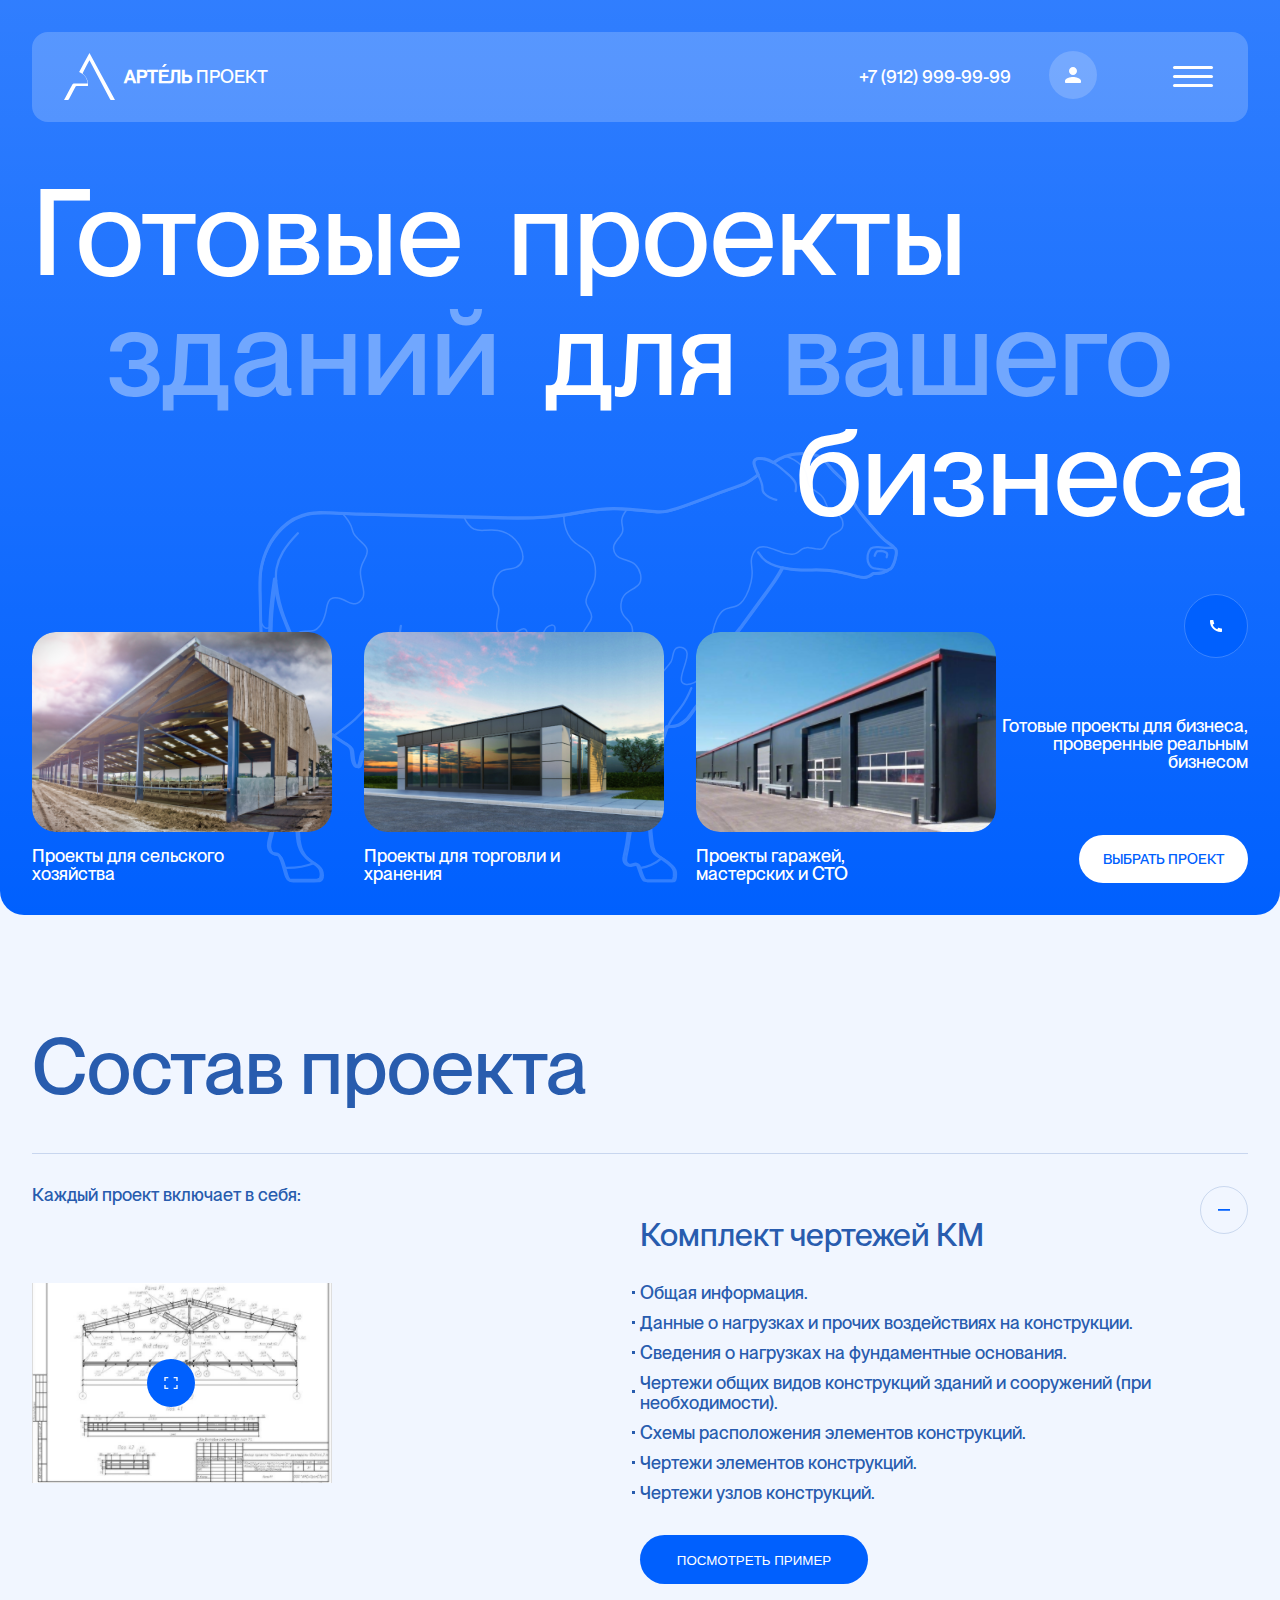
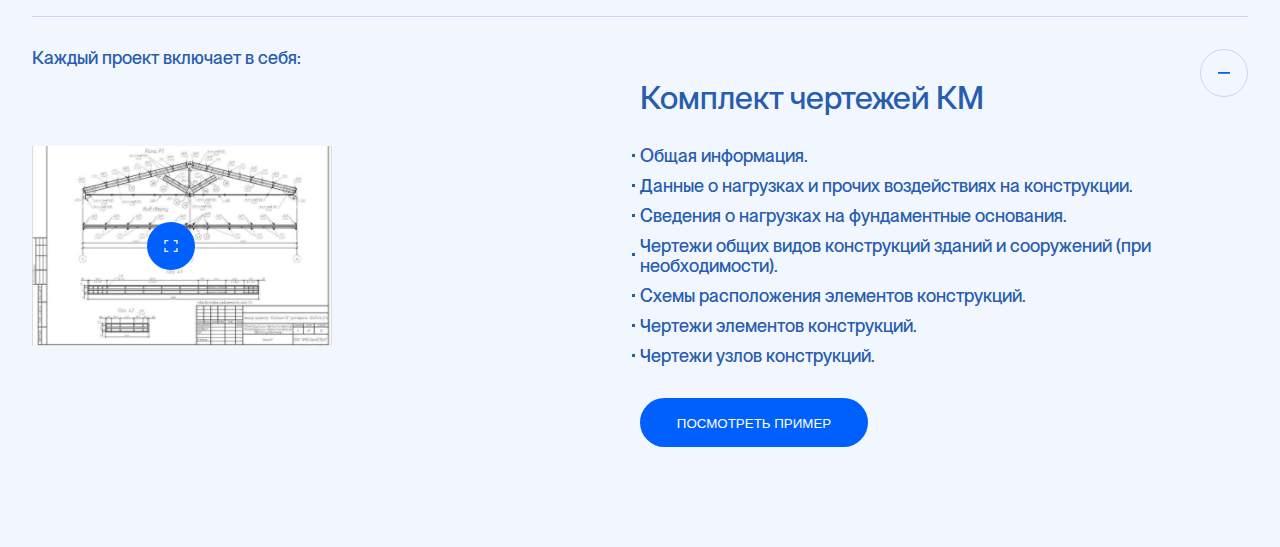
==== index.html @ 9255ef7e "first commit" ====
<!DOCTYPE html>
<html lang="ru">

<head>
	<meta charset="UTF-8">
	<meta name="viewport" content="width=device-width, initial-scale=1.0">
	<title>Проекты зданий</title>
	<link rel="stylesheet" href="css/reset.css">
	<link rel="stylesheet" href="css/style.css">
</head>

<body>
	<header class="header">
		<div class="container">
			<nav class="main-nav">
				<a href="#" class="logo">
					<img src="images/logo.svg" alt="" class="logo-img">
					<h4 class="logo-text">
						<span>АРТЕЛЬ</span> ПРОЕКТ
					</h4>
				</a>
				<div class="contacts-menu">
					<div class="contacts">
						<a href="tel:+79061536104" class="contacts-link">
							+7 (912) 999-99-99
						</a>
						<button type="button" class="contacts-copy" id="contactsCopy" title="Скопировать телефон">
							<img src="images/copy-tel.svg" alt="">
						</button>
					</div>
					<button type="button" class="burger-menu" id="burgerMenu">
						<span></span>
						<span></span>
						<span></span>
					</button>
				</div>
			</nav>

			<div class="content">
				<h1 class="main-title header-title">
					<span class="main-title-ready-made__projects">
						Готовые проекты
					</span>
					<span class="header-title-building">
						зданий <span>для</span> вашего
					</span>
					<span class="header-title-business">
						бизнеса
					</span>
				</h1>

				<div class="projects-contacts">
					<ul class="projects">
						<li class="projects-item">
							<a href="#" class="projects-link">
								<img src="images/projects-link-1.png" alt="" class="projects-img">
								<p class="normal-text
							">Проекты для сельского хозяйства</p>
							</a>
						</li>
						<li class="projects-item">
							<a href="#" class="projects-link">
								<img src="images/projects-link-2.png" alt="" class="projects-img">
								<p class="normal-text
							">Проекты для торговли и хранения</p>
							</a>
						</li>
						<li class="projects-item">
							<a href="#" class="projects-link">
								<img src="images/projects-link-3.png" alt="" class="projects-img">
								<p class="normal-text
							">Проекты гаражей, мастерских и СТО </p>
							</a>
						</li>
					</ul>
					<div class="contacts">
						<a href="tel:+79061536104" class="contacts-copy">
							<img src="images/CallTouch.svg" alt="">
						</a>
						<p class="contacts-text">
							Готовые проекты
							для бизнеса,
							проверенные реальным бизнесом
						</p>
						<a href="#structure" type="button" class="contacts-link normal-text">
							ВЫБРАТЬ ПРОЕКТ
						</a>
					</div>
				</div>
			</div>
		</div>
		<nav class="menu" id="menu">
			<div class="contacts-close">
				<div class="contacts">
					<a href="tel:+79061536104" class="contacts-link">
						+7 (912) 999-99-99
					</a>
					<button type="button" class="contacts-copy" id="contactsCopy" title="Скопировать телефон">
						<img src="images/copy-tel__menu.svg" alt="">
					</button>
				</div>
				<button type="button" class="burger-menu" id="burgerMenu">
					<img src="images/close-menu.svg" alt="">
				</button>
			</div>
			<ul class="menu-list">
				<li class="list-item">
					<a href="#" class="normal-text list-link">
						Состав проекта
					</a>
				</li>
				<li class="list-item">
					<a href="#" class="normal-text list-link">
						Отзывы
					</a>
				</li>
				<li class="list-item">
					<a href="#" class="normal-text list-link">
						Наши работы
					</a>
				</li>
				<li class="list-item">
					<a href="#" class="normal-text list-link">
						О нас
					</a>
				</li>
				<li class="list-item">
					<a href="#" class="normal-text list-link">
						Команда
					</a>
				</li>
				<li class="list-item">
					<a href="#" class="normal-text list-link">
						Контакты
					</a>
				</li>
			</ul>
			<div class="connection">
				<p class="connection-text">
					Напишите нам:
				</p>
				<ul class="connection-links">
					<li class="connection-item">
						<a href="#" class="connection-link">
							<img src="images/telegram.svg" alt="">
						</a>
					</li>
					<li class="connection-item">
						<a href="#" class="connection-link">
							<img src="images/whatsapp.svg" alt="">
						</a>
					</li>
					<li class="connection-item">
						<a href="#" class="connection-link">
							<img src="images/viber.svg" alt="">
						</a>
					</li>
				</ul>
			</div>
			<button type="button" class="normal-text order-call">
				ЗАКАЗАТЬ ЗВОНОК
			</button>
		</nav>
	</header>
	<main class="main">
		<section class="structure" id="structure">
			<div class="container">
				<h1 class="section-title structure-title__section">Состав проекта</h1>

				<div class="structure-wrapper">
					<div class="structure-item">
						<div class="structure-title">
							<p class="structure-title__sub-title">
								Каждый проект включает в себя:
							</p>
							<p class="structure-title__title">
								Комплект чертежей КМ
							</p>
							<button type="button" class="structure-title__btn" data-button="structure-content__1">
							</button>
						</div>
						<div class="structure-content structure-content__1">
							<div class="structure-image">
								<img id="structureImage" src="images/project-1.png" alt="">
								<button type="button" id="zoom" class="structure-image__zoom">
									<img src="images/zoom.svg" alt="">
								</button>
							</div>
							<div class="structure-descr">
								<ul class="structure-list">
									<li class="structure-list__item">
										<a href="#" class="structure-list__link">
											Общая информация.
										</a>
									</li>
									<li class="structure-list__item">
										<a href="#" class="structure-list__link">
											Данные о нагрузках и прочих воздействиях на конструкции.
										</a>
									</li>
									<li class="structure-list__item">
										<a href="#" class="structure-list__link">
											Сведения о нагрузках на фундаментные основания.
										</a>
									</li>
									<li class="structure-list__item">
										<a href="#" class="structure-list__link">
											Чертежи общих видов конструкций зданий и сооружений (при необходимости).
										</a>
									</li>
									<li class="structure-list__item">
										<a href="#" class="structure-list__link">
											Схемы расположения элементов конструкций.
										</a>
									</li>
									<li class="structure-list__item">
										<a href="#" class="structure-list__link">
											Чертежи элементов конструкций.
										</a>
									</li>
									<li class="structure-list__item">
										<a href="#" class="structure-list__link">
											Чертежи узлов конструкций.
										</a>
									</li>
								</ul>
								<button class="structure-example" id="btnProjectMenu">
									ПОСМОТРЕТЬ ПРИМЕР
								</button>
							</div>
						</div>
					</div>
					<div class="structure-item">
						<div class="structure-title">
							<p class="structure-title__sub-title">
								Каждый проект включает в себя:
							</p>
							<p class="structure-title__title">
								Комплект чертежей КМ
							</p>
							<button type="button" class="structure-title__btn" data-button="structure-content__2">
							</button>
						</div>
						<div class="structure-content structure-content__2">
							<div class="structure-image">
								<img id="structureImage" src="images/project-1.png" alt="">
								<button type="button" id="zoom" class="structure-image__zoom">
									<img src="images/zoom.svg" alt="">
								</button>
							</div>
							<div class="structure-descr">
								<ul class="structure-list">
									<li class="structure-list__item">
										<a href="#" class="structure-list__link">
											Общая информация.
										</a>
									</li>
									<li class="structure-list__item">
										<a href="#" class="structure-list__link">
											Данные о нагрузках и прочих воздействиях на конструкции.
										</a>
									</li>
									<li class="structure-list__item">
										<a href="#" class="structure-list__link">
											Сведения о нагрузках на фундаментные основания.
										</a>
									</li>
									<li class="structure-list__item">
										<a href="#" class="structure-list__link">
											Чертежи общих видов конструкций зданий и сооружений (при необходимости).
										</a>
									</li>
									<li class="structure-list__item">
										<a href="#" class="structure-list__link">
											Схемы расположения элементов конструкций.
										</a>
									</li>
									<li class="structure-list__item">
										<a href="#" class="structure-list__link">
											Чертежи элементов конструкций.
										</a>
									</li>
									<li class="structure-list__item">
										<a href="#" class="structure-list__link">
											Чертежи узлов конструкций.
										</a>
									</li>
								</ul>
								<button class="structure-example" id="btnProjectMenu">
									ПОСМОТРЕТЬ ПРИМЕР
								</button>
							</div>
						</div>
					</div>

				</div>
			</div>
			<div class="image--cover" id="imageCover">
				<img class="image--cover__img" src="images/plan.jpg" alt="">
				<button type="button" class="structure-image__zoom image--cover__btn" id="imageCloseCover">
					<img src="images/close-menu.svg" alt="">
				</button>
			</div>
			<div class="project--menu__wrapper">
				<form class="project--menu">
					<div class="menu--title">
						<p class="menu--title__text normal-text">
							Получить пример комплекта
							чертежей
						</p>
						<button type="button" class="project--menu__close" id="btnProjectMenu">
							<img src="images/close-menu.svg" alt="">
						</button>
					</div>
					<p class="menu--descr">
						Оставьте ваши данные и мы отправим вам комплект чертежей удобным вам способом.
					</p>
					<ul class="input--list">
						<li class="input--list__item">
							<label for="name">Имя</label>
							<input type="text" name="name" id="" class="input--list__input">
						</li>
						<li class="input--list__item">
							<label for="tel">Номер телефона</label>
							<input type="text" name="tel" id="" class="input--list__input">
						</li>
						<li class="input--list__item">
							<label for="email">Email</label>
							<input type="text" name="email" id="" class="input--list__input">
						</li>
					</ul>

					<ul class="checkbox--list">
						<li class="checkbox--list__item">
							<label class="checkbox--list__label" for="mail">
								<input type="checkbox" name="" class="checkbox--list__input" id="mail">
								<span class="checkbox--list__fake"></span>
								<span class="checkbox--list__text">
									Отправить по почте
								</span>
							</label>
						</li>
						<li class="checkbox--list__item">
							<label class="checkbox--list__label" for="whatsapp">
								<input type="checkbox" name="" class="checkbox--list__input" id="whatsapp">
								<span class="checkbox--list__fake"></span>
								<span class="checkbox--list__text">
									Отправить по WhatsApp
								</span>
							</label>
						</li>
						<li class="checkbox--list__item">
							<label class="checkbox--list__label" for="viber">
								<input type="checkbox" name="" class="checkbox--list__input" id="viber">
								<span class="checkbox--list__fake"></span>
								<span class="checkbox--list__text">
									Отправить по Viber
								</span>
							</label>
						</li>
						<li class="checkbox--list__item">
							<label class="checkbox--list__label" for="telegram">
								<input type="checkbox" name="" class="checkbox--list__input" id="telegram">
								<span class="checkbox--list__fake"></span>
								<span class="checkbox--list__text">
									Отправить в Telegram
								</span>
							</label>
						</li>
					</ul>
					<button type="submit" class="submit--project normal-text">
						Отправить
					</button>

					<a href="#" class="privacy--policy">
						Нажимая на кнопку, вы принимаете политику конфиденциальности и даете согласие на обработку персональных
						данных.
					</a>
				</form>
			</div>
		</section>
	</main>

	<script src="js/script.js"></script>
</body>

</html>
---- css/style.css ----
@font-face {
  font-family: "Helvetica";
  src: url(../fonts/HelveticaNowDisplay-Regular.woff2);
}
@font-face {
  font-family: "Neue Montreal";
  src: url(../fonts/ppneuemontreal-medium.woff);
}
html {
  box-sizing: border-box;
}

*,
*::before,
*::after {
  box-sizing: inherit;
  text-decoration: none;
  color: inherit;
  list-style: none;
  border: none;
  outline: none;
}

body {
  background-color: #F1F6FF;
  font-family: "Neue Montreal";
  color: #fff;
  font-size: 18px;
  font-weight: 400;
  overflow-x: hidden;
}

.container {
  width: 100%;
  max-width: 1440px;
  padding: 0 32px;
  margin: 0 auto;
}

.main-title {
  font-size: 120px;
  font-weight: 530;
}

.normal-text {
  font-size: 18px;
  font-weight: 530;
}

.section-title {
  font-size: 78px;
  font-weight: 530;
}

.header {
  padding: 32px 0;
  background: linear-gradient(180deg, rgba(0, 96, 254, 0.8), #0060fe 100%);
  border-radius: 0 0 24px 24px;
  position: relative;
}

.header::after {
  content: "";
  width: 900px;
  height: 433px;
  top: 451px;
  left: 246px;
  position: absolute;
  background: url(../images/cow.svg) 0px 0px no-repeat;
}

.main-nav {
  width: 100%;
  background-color: rgba(255, 255, 255, 0.2);
  border-radius: 16px;
  padding: 18px 29px 19px 32px;
  display: flex;
  justify-content: space-between;
  align-items: center;
}

.logo {
  display: flex;
  gap: 9px;
  align-items: center;
}
.logo-text {
  font-weight: 400;
}
.logo-text span {
  font-weight: 700;
  position: relative;
}
.logo-text span::before {
  content: "";
  position: absolute;
  width: 5px;
  height: 4px;
  top: -2px;
  left: 38px;
  background: url(../images/Vector2.svg) center no-repeat;
}

.contacts-menu {
  display: flex;
  gap: 64px;
  align-items: center;
}

.contacts {
  display: flex;
  gap: 32px;
  align-items: center;
}
.contacts-copy {
  background-color: transparent;
  border: none;
  outline: none;
}

.burger-menu {
  display: flex;
  gap: 6px;
  flex-direction: column;
  background-color: transparent;
  outline: none;
  border: none;
}
.burger-menu span {
  width: 40px;
  height: 3px;
  background-color: #fff;
  border-radius: 2px;
}

.header-title {
  margin-top: 50px;
  display: flex;
  flex-direction: column;
  word-spacing: 20px;
}
.header-title-building {
  color: #71A7FE;
  text-align: center;
}
.header-title-building span {
  color: #fff;
}
.header-title-business {
  text-align: right;
}

.projects-contacts {
  margin-top: 62px;
  display: flex;
  justify-content: space-between;
  position: relative;
  z-index: 2;
}
.projects-contacts .projects {
  display: flex;
  gap: 32px;
  align-items: end;
}
.projects-contacts .projects-img {
  width: 300px;
  height: 200px;
  border-radius: 24px;
  margin-bottom: 12px;
}
.projects-contacts .projects p {
  max-width: 216px;
}
.projects-contacts .contacts {
  display: flex;
  flex-direction: column;
  align-items: end;
  text-align: right;
  max-width: 255px;
}
.projects-contacts .contacts-copy {
  margin-bottom: 24px;
}
.projects-contacts .contacts-text {
  margin-bottom: 32px;
}
.projects-contacts .contacts-link {
  border-radius: 100px;
  padding: 17px 24px;
  background-color: #fff;
  color: #0060FE;
  font-size: 14px;
  font-weight: 530;
}

.menu {
  position: fixed;
  top: 0;
  right: 0;
  width: 464px;
  height: 100%;
  background-color: #fff;
  padding: 50px 64px 48px;
  color: #0060FE;
  transform: translateX(150%);
  transition: transform 0.5s ease;
  z-index: 10;
  border-radius: 0 24px 24px 0;
}

.menu.menu--active {
  transform: translateX(0%);
}

.contacts-close {
  display: flex;
  gap: 24px;
  color: #285CAE;
  margin-bottom: 56px;
}
.contacts-close .contacts {
  display: flex;
  gap: 40px;
}
.contacts-close .close-menu {
  background-color: transparent;
}

.menu-list {
  display: flex;
  flex-direction: column;
  gap: 24px;
  margin-bottom: 190px;
}
.menu-list .list-link {
  font-size: 32px;
}
.menu-list .list-link:hover {
  color: #285CAE;
}

.connection {
  display: flex;
  gap: 87px;
  color: #285CAE99;
  margin-bottom: 40px;
}
.connection-text {
  opacity: 0.6;
  font-size: 18px;
}
.connection-links {
  display: flex;
  gap: 30px;
}

.order-call {
  width: 336px;
  text-align: center;
  background-color: #0060FE;
  padding: 17px 24px;
  border-radius: 100px;
  color: #F1F6FF;
  font-size: 14px;
}

.structure {
  margin-top: 112px;
  color: #285CAE;
  position: relative;
  margin-bottom: 100px;
}
.structure-title__section {
  color: #285CAE;
}
.structure-wrapper {
  position: relative;
  margin-top: 48px;
  display: flex;
  flex-direction: column;
  gap: 32px;
}
.structure-item {
  padding-top: 65px;
  border-top: 1px solid rgba(40, 92, 174, 0.2);
}
.structure-title {
  display: flex;
  position: relative;
}
.structure-title__sub-title {
  position: absolute;
  top: -33px;
  left: 0;
}
.structure-title__title {
  margin-left: 50%;
  font-size: 32px;
  font-weight: 530;
}
.structure-title__btn {
  position: absolute;
  top: -33px;
  right: 0;
  width: 48px;
  height: 48px;
  background-image: url(../images/structure-rem.svg);
  background-repeat: no-repeat;
  background-size: cover;
  background-color: transparent;
}
.structure-title__btn--active {
  background-image: url(../images/structure-add.svg);
}
.structure-content {
  margin-top: 32px;
  display: flex;
  transition: transform .5s ease;
}
.structure-content.structure-content__disactive {
  display: none;
}
.structure-image {
  max-width: 700px;
  position: relative;
}
.structure-image__zoom {
  position: absolute;
  background-color: transparent;
  top: 25%;
  left: 18%;
}
.structure-image, .structure-descr {
  flex: 1;
}
.structure-list {
  max-width: 544px;
  text-align: left;
  list-style: circle;
  display: flex;
  flex-direction: column;
  gap: 10px;
}
.structure-list__item {
  position: relative;
  line-height: 20px;
}
.structure-list__item::before {
  position: absolute;
  content: "";
  width: 3px;
  height: 3px;
  background-color: #285CAE;
  top: 42%;
  left: -8px;
}
.structure-example {
  margin-top: 32px;
  padding: 18px 24px 16px;
  width: 228px;
  text-align: center;
  color: #fff;
  background-color: #0060FE;
  border-radius: 100px;
}

.image--cover {
  position: fixed;
  width: 100%;
  height: 100vh;
  top: 0;
  left: 0;
  display: none;
  flex-direction: column;
  gap: 30px;
  justify-content: center;
  align-items: center;
  background-color: rgba(40, 92, 174, 0.8);
  z-index: 15;
}
.image--cover__img {
  width: 50%;
}
.image--cover__btn {
  position: static;
  width: 48px;
  height: 48px;
  background-color: #fff;
  border: none;
  border-radius: 100px;
  display: flex;
  align-items: center;
  justify-content: center;
}

.image--cover.image--cover--active {
  display: flex;
}

.project--menu__wrapper {
  position: fixed;
  width: 100%;
  height: 100%;
  top: 0;
  left: 0;
  background-color: rgba(0, 14, 37, 0.8);
  z-index: 10;
  transform: translateX(150%);
  transition: transform .8s ease;
}

.project--menu__wrapper--active {
  transform: translateX(0);
}

.project--menu {
  max-width: 464px;
  width: 100%;
  height: 100%;
  top: 0;
  right: 0;
  background-color: #FFFFFF;
  margin: 0 0 0 auto;
  padding: 32px;
}
.project--menu .menu--title {
  display: flex;
  gap: 16px;
  align-items: center;
  margin-bottom: 24px;
}
.project--menu .menu--title__text {
  font-size: 24px;
}
.project--menu .project--menu__close {
  background-color: transparent;
}
.project--menu .menu--descr {
  font-size: 16px;
  font-weight: 400;
  line-height: 19px;
  color: rgba(40, 92, 174, 0.6);
  margin-bottom: 24px;
}
.project--menu .input--list {
  display: flex;
  flex-direction: column;
  gap: 24px;
  margin-bottom: 32px;
}
.project--menu .input--list__item label {
  font-size: 12px;
  color: rgba(40, 92, 174, 0.6);
  margin-bottom: 4px;
}
.project--menu .input--list__input {
  background-color: rgba(40, 92, 174, 0.1);
  width: 400px;
  height: 48px;
  border-radius: 8px;
  padding: 0 10px;
  font-size: 20px;
  font-weight: 530;
}
.project--menu .checkbox--list {
  display: flex;
  flex-direction: column;
  gap: 10px;
  margin-bottom: 82px;
}
.project--menu .checkbox--list__label {
  display: flex;
  gap: 8px;
  align-items: center;
  font-size: 16px;
}
.project--menu .checkbox--list__input {
  display: none;
}
.project--menu .checkbox--list__fake {
  position: relative;
  display: inline-block;
  width: 32px;
  height: 32px;
  background-color: #E9EFF7;
  border-radius: 4px;
}
.project--menu .checkbox--list__fake::before {
  content: "";
  position: absolute;
  top: 50%;
  left: 50%;
  transform: translate(-50%, -50%);
  display: block;
  width: 14px;
  height: 11px;
  background-image: url(../images/checkbox.svg);
  background-repeat: no-repeat;
  background-size: cover;
  opacity: 0;
  transform: .2s;
}
.project--menu .checkbox--list .checkbox--list__input:checked + .checkbox--list__fake::before {
  opacity: 1;
}

.submit--project {
  max-width: 400px;
  width: 100%;
  background-color: #0060FE;
  border-radius: 100px;
  font-family: "Neue Montreal";
  font-size: 14px;
  color: #fff;
  line-height: 14px;
  padding: 18px 24px 16px;
  text-align: center;
  margin-bottom: 10px;
}

.privacy--policy {
  max-width: 400px;
  width: 100%;
  font-size: 12px;
  line-height: 16px;
  color: rgba(40, 92, 174, 0.6);
}
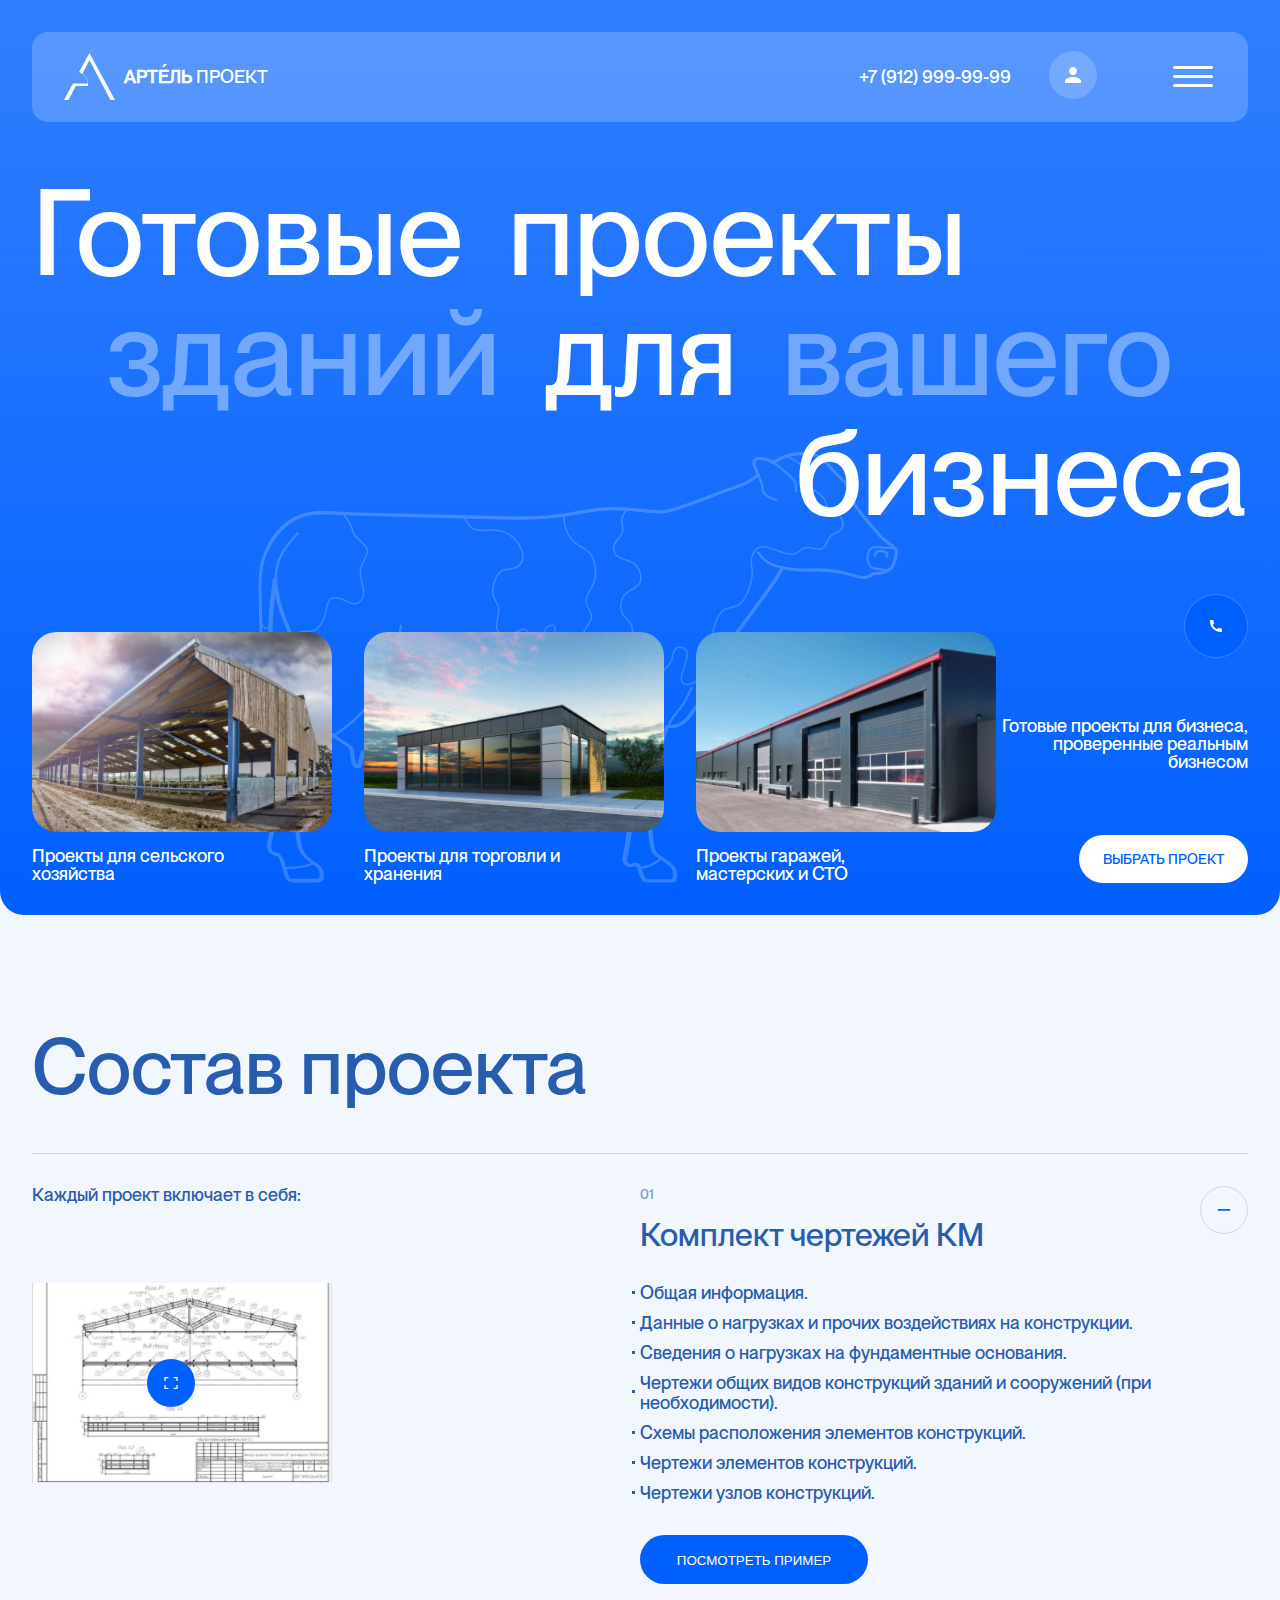
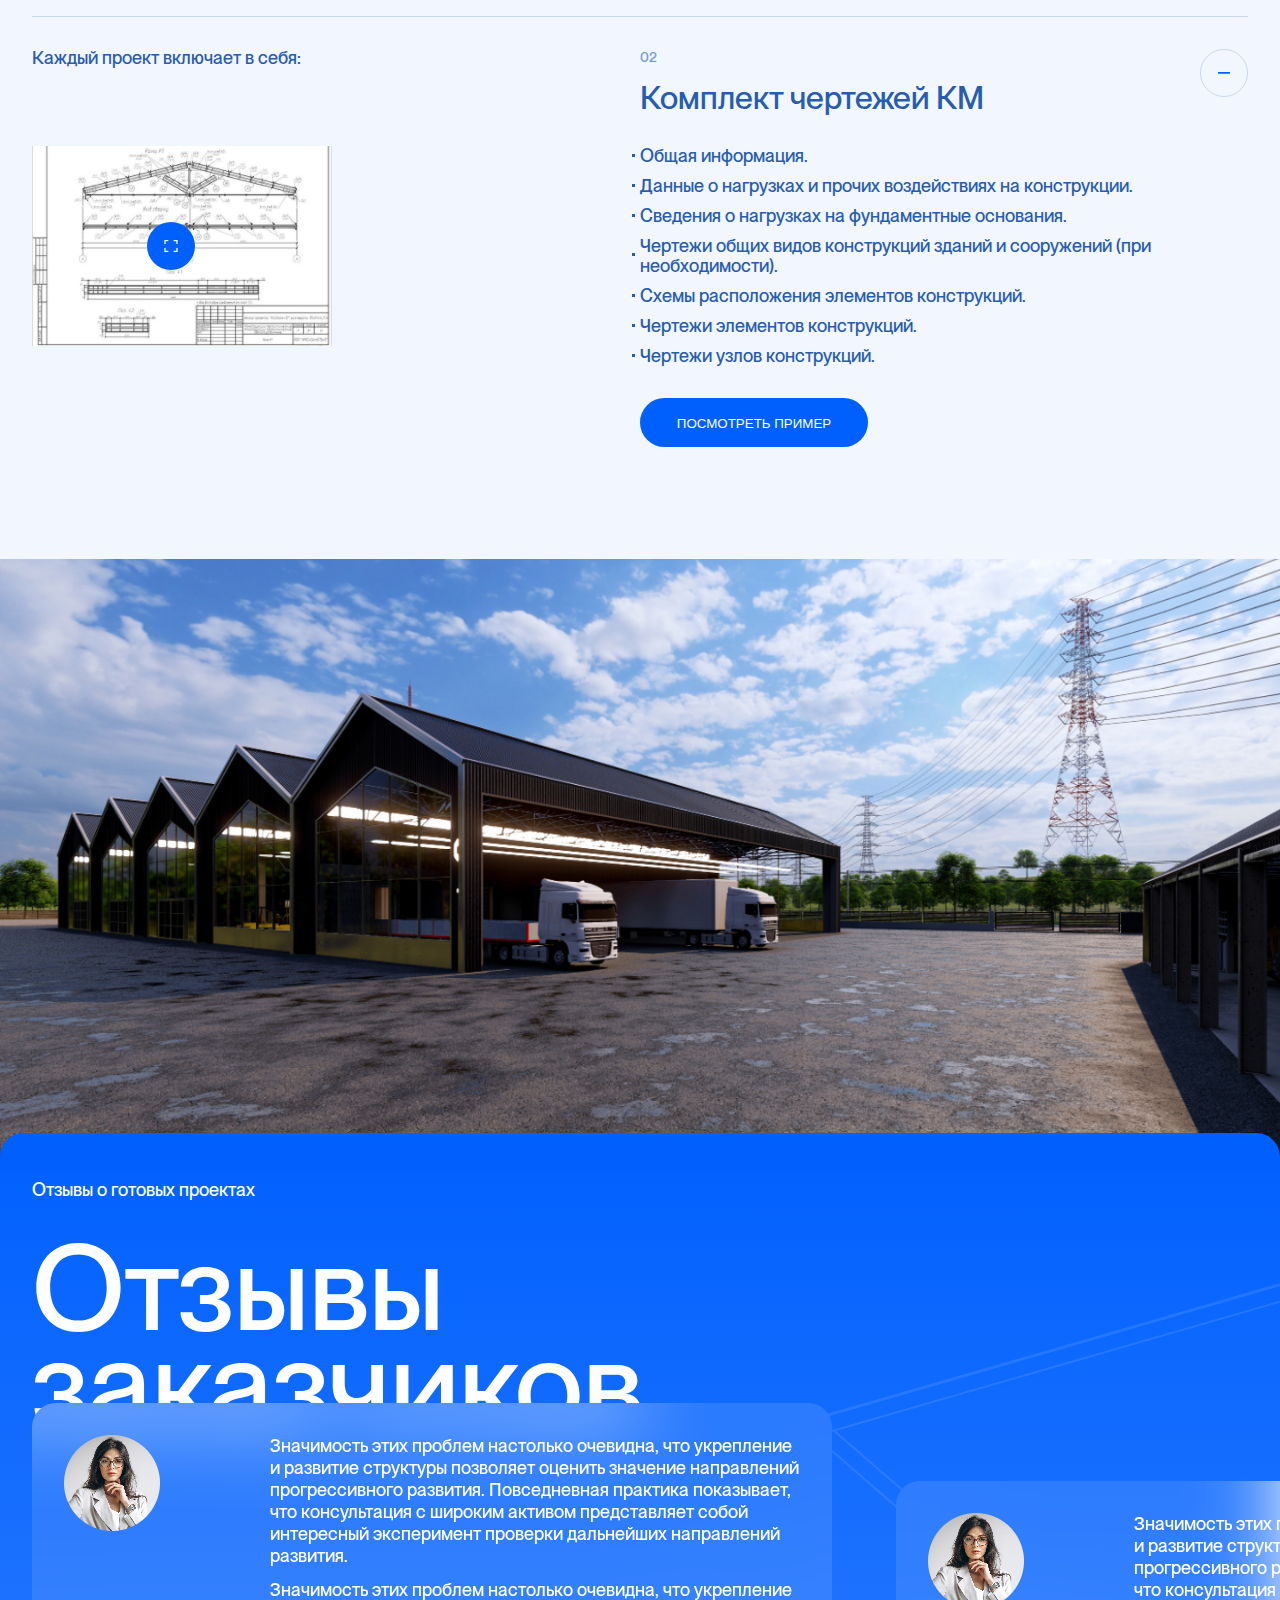
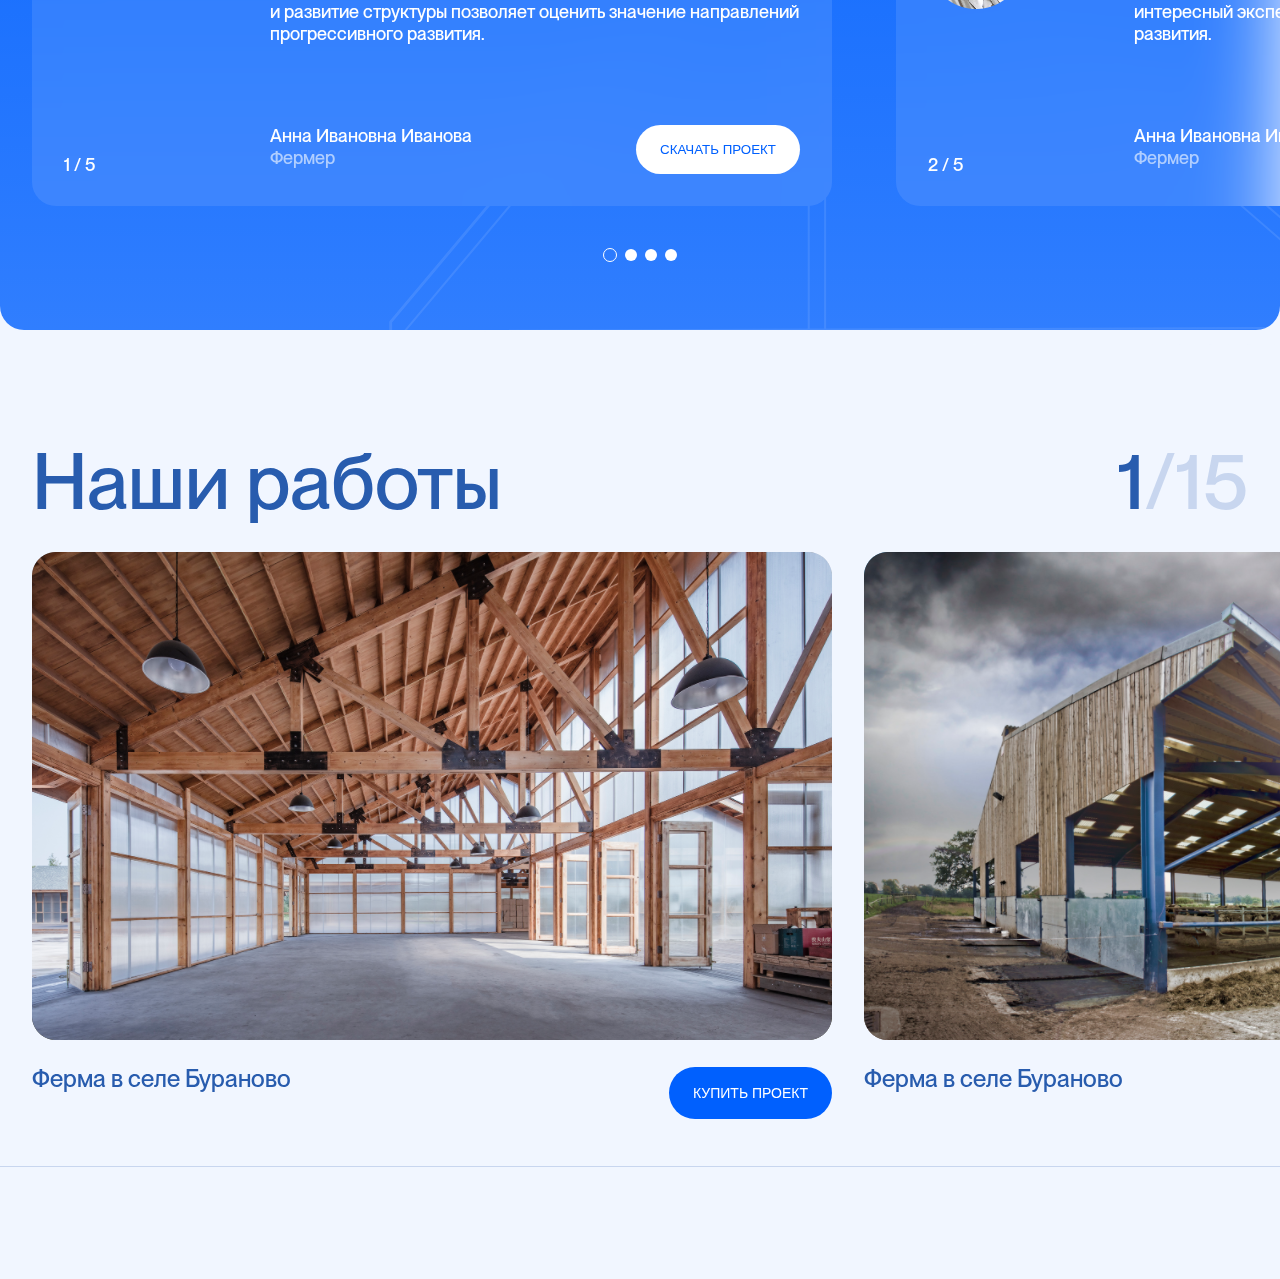
==== commit 6578356f: "add three blocks" ====
--- a/index.html
+++ b/index.html
@@ -37,8 +37,8 @@
 			</nav>
 
 			<div class="content">
-				<h1 class="main-title header-title">
-					<span class="main-title-ready-made__projects">
+				<h1 class="main--title header-title">
+					<span class="header-title-ready-made__projects">
 						Готовые проекты
 					</span>
 					<span class="header-title-building">
@@ -379,8 +379,367 @@
 				</form>
 			</div>
 		</section>
+		<div class="frame--block">
+			<img class="frame--block__img" src="images/frame--block.png" alt="">
+		</div>
+		<section class="reviews">
+			<div class="container reviews--wrapper">
+				<p class="title--descr normal-text reviews--title__descr">
+					Отзывы о готовых проектах
+				</p>
+				<h1 class="main--title reviews--main__title">
+					Отзывы
+					заказчиков
+				</h1>
+			</div>
+			<!-- Slider main container -->
+			<div class="reviews--slider swiper">
+				<!-- Slides -->
+				<div class="reviews--slider__slide swiper--slide">
+					<div class="avatar">
+						<img src="images/avatar.png" alt="">
+					</div>
+					<div class="reviews--text">
+						<p class="comment--1">
+							Значимость этих проблем настолько очевидна, что укрепление
+							и развитие структуры позволяет оценить значение направлений прогрессивного развития. Повседневная
+							практика
+							показывает, что консультация с широким активом представляет собой интересный эксперимент проверки
+							дальнейших направлений развития.
+						</p>
+						<p class="comment--2">
+							Значимость этих проблем настолько очевидна, что укрепление
+							и развитие структуры позволяет оценить значение направлений прогрессивного развития.
+						</p>
+
+						<div class="name--menu">
+							<div class="user--info">
+								<p class="user--name">Анна Ивановна Иванова</p>
+								<p class="user--specialization">Фермер</p>
+							</div>
+							<button type="button" class="reviews--example" id="btnProjectMenu">
+								СКАЧАТЬ ПРОЕКТ
+							</button>
+						</div>
+					</div>
+				</div>
+				<div class="reviews--slider__slide swiper--slide">
+					<div class="avatar">
+						<img src="images/avatar.png" alt="">
+					</div>
+					<div class="reviews--text">
+						<p class="comment--1">
+							Значимость этих проблем настолько очевидна, что укрепление
+							и развитие структуры позволяет оценить значение направлений прогрессивного развития. Повседневная
+							практика
+							показывает, что консультация с широким активом представляет собой интересный эксперимент проверки
+							дальнейших направлений развития.
+						</p>
+						<p class="comment--2"></p>
+
+						<div class="name--menu">
+							<div class="user--info">
+								<p class="user--name">Анна Ивановна Иванова</p>
+								<p class="user--specialization">Фермер</p>
+							</div>
+							<button type="button" class="reviews--example" id="btnProjectMenu">
+								СКАЧАТЬ ПРОЕКТ
+							</button>
+						</div>
+					</div>
+				</div>
+				<div class="reviews--slider__slide swiper--slide">
+					<div class="avatar">
+						<img src="images/avatar.png" alt="">
+					</div>
+					<div class="reviews--text">
+						<p class="comment--1">
+							Значимость этих проблем настолько очевидна, что укрепление
+							и развитие структуры позволяет оценить значение направлений прогрессивного развития. Повседневная
+							практика
+							показывает, что консультация с широким активом представляет собой интересный эксперимент проверки
+							дальнейших направлений развития.
+						</p>
+						<p class="comment--2">
+							Значимость этих проблем настолько очевидна, что укрепление
+							и развитие структуры позволяет оценить значение направлений прогрессивного развития.
+						</p>
+
+						<div class="name--menu">
+							<div class="user--info">
+								<p class="user--name">Анна Ивановна Иванова</p>
+								<p class="user--specialization">Фермер</p>
+							</div>
+							<button type="button" class="reviews--example" id="btnProjectMenu">
+								СКАЧАТЬ ПРОЕКТ
+							</button>
+						</div>
+					</div>
+				</div>
+				<div class="reviews--slider__slide swiper--slide">
+					<div class="avatar">
+						<img src="images/avatar.png" alt="">
+					</div>
+					<div class="reviews--text">
+						<p class="comment--1">
+							Значимость этих проблем настолько очевидна, что укрепление
+							и развитие структуры позволяет оценить значение направлений прогрессивного развития. Повседневная
+							практика
+							показывает, что консультация с широким активом представляет собой интересный эксперимент проверки
+							дальнейших направлений развития.
+						</p>
+						<p class="comment--2"></p>
+
+						<div class="name--menu">
+							<div class="user--info">
+								<p class="user--name">Анна Ивановна Иванова</p>
+								<p class="user--specialization">Фермер</p>
+							</div>
+							<button type="button" class="reviews--example" id="btnProjectMenu">
+								СКАЧАТЬ ПРОЕКТ
+							</button>
+						</div>
+					</div>
+				</div>
+				<div class="reviews--slider__slide swiper--slide">
+					<div class="reviews--avatar">
+						<img src="images/avatar.png" alt="">
+					</div>
+					<div class="reviews--text">
+						<p class="comment--1">
+							Значимость этих проблем настолько очевидна, что укрепление
+							и развитие структуры позволяет оценить значение направлений прогрессивного развития. Повседневная
+							практика
+							показывает, что консультация с широким активом представляет собой интересный эксперимент проверки
+							дальнейших направлений развития.
+						</p>
+						<p class="comment--2">
+							Значимость этих проблем настолько очевидна, что укрепление
+							и развитие структуры позволяет оценить значение направлений прогрессивного развития.
+						</p>
+
+						<div class="name--menu">
+							<div class="user--info">
+								<p class="user--name">Анна Ивановна Иванова</p>
+								<p class="user--specialization">Фермер</p>
+							</div>
+							<button type="button" class="reviews--example" id="btnProjectMenu">
+								СКАЧАТЬ ПРОЕКТ
+							</button>
+						</div>
+					</div>
+				</div>
+			</div>
+		</section>
+		<section class="our--works">
+			<div class="container our--works__wrapper">
+				<h1 class="section-title">Наши работы</h1>
+				<span class="slide--counter section-title"><span class="current--slide">1</span>/15</span>
+			</div>
+			<div class="o--w__slider">
+				<div class="o--w__slider--slide">
+					<img src="images/ow1.png" alt="" class="o--w__img">
+
+					<div class="o--w__content">
+						<p class="o--w__text">
+							Ферма в селе Бураново
+						</p>
+						<button type="button" class="o--w__btn">
+							КУПИТЬ ПРОЕКТ
+						</button>
+					</div>
+				</div>
+
+				<div class="o--w__slider--slide">
+					<img src="images/ow2.png" alt="" class="o--w__img">
+
+					<div class="o--w__content">
+						<p class="o--w__text normal-text">
+							Ферма в селе Бураново
+						</p>
+						<button type="button" class="o--w__btn normal-text">
+							КУПИТЬ ПРОЕКТ
+						</button>
+					</div>
+				</div>
+
+				<div class="o--w__slider--slide">
+					<img src="images/ow1.png" alt="" class="o--w__img">
+
+					<div class="o--w__content">
+						<p class="o--w__text">
+							Ферма в селе Бураново
+						</p>
+						<button type="button" class="o--w__btn">
+							КУПИТЬ ПРОЕКТ
+						</button>
+					</div>
+				</div>
+
+				<div class="o--w__slider--slide">
+					<img src="images/ow2.png" alt="" class="o--w__img">
+
+					<div class="o--w__content">
+						<p class="o--w__text">
+							Ферма в селе Бураново
+						</p>
+						<button type="button" class="o--w__btn">
+							КУПИТЬ ПРОЕКТ
+						</button>
+					</div>
+				</div>
+
+				<div class="o--w__slider--slide">
+					<img src="images/ow1.png" alt="" class="o--w__img">
+
+					<div class="o--w__content">
+						<p class="o--w__text">
+							Ферма в селе Бураново
+						</p>
+						<button type="button" class="o--w__btn">
+							КУПИТЬ ПРОЕКТ
+						</button>
+					</div>
+				</div>
+
+				<div class="o--w__slider--slide">
+					<img src="images/ow2.png" alt="" class="o--w__img">
+
+					<div class="o--w__content">
+						<p class="o--w__text normal-text">
+							Ферма в селе Бураново
+						</p>
+						<button type="button" class="o--w__btn normal-text">
+							КУПИТЬ ПРОЕКТ
+						</button>
+					</div>
+				</div>
+
+				<div class="o--w__slider--slide">
+					<img src="images/ow1.png" alt="" class="o--w__img">
+
+					<div class="o--w__content">
+						<p class="o--w__text">
+							Ферма в селе Бураново
+						</p>
+						<button type="button" class="o--w__btn">
+							КУПИТЬ ПРОЕКТ
+						</button>
+					</div>
+				</div>
+
+				<div class="o--w__slider--slide">
+					<img src="images/ow2.png" alt="" class="o--w__img">
+
+					<div class="o--w__content">
+						<p class="o--w__text normal-text">
+							Ферма в селе Бураново
+						</p>
+						<button type="button" class="o--w__btn normal-text">
+							КУПИТЬ ПРОЕКТ
+						</button>
+					</div>
+				</div>
+
+				<div class="o--w__slider--slide">
+					<img src="images/ow1.png" alt="" class="o--w__img">
+
+					<div class="o--w__content">
+						<p class="o--w__text">
+							Ферма в селе Бураново
+						</p>
+						<button type="button" class="o--w__btn">
+							КУПИТЬ ПРОЕКТ
+						</button>
+					</div>
+				</div>
+
+				<div class="o--w__slider--slide">
+					<img src="images/ow2.png" alt="" class="o--w__img">
+
+					<div class="o--w__content">
+						<p class="o--w__text normal-text">
+							Ферма в селе Бураново
+						</p>
+						<button type="button" class="o--w__btn normal-text">
+							КУПИТЬ ПРОЕКТ
+						</button>
+					</div>
+				</div>
+
+				<div class="o--w__slider--slide">
+					<img src="images/ow1.png" alt="" class="o--w__img">
+
+					<div class="o--w__content">
+						<p class="o--w__text">
+							Ферма в селе Бураново
+						</p>
+						<button type="button" class="o--w__btn">
+							КУПИТЬ ПРОЕКТ
+						</button>
+					</div>
+				</div>
+
+				<div class="o--w__slider--slide">
+					<img src="images/ow2.png" alt="" class="o--w__img">
+
+					<div class="o--w__content">
+						<p class="o--w__text normal-text">
+							Ферма в селе Бураново
+						</p>
+						<button type="button" class="o--w__btn normal-text">
+							КУПИТЬ ПРОЕКТ
+						</button>
+					</div>
+				</div>
+
+				<div class="o--w__slider--slide">
+					<img src="images/ow1.png" alt="" class="o--w__img">
+
+					<div class="o--w__content">
+						<p class="o--w__text">
+							Ферма в селе Бураново
+						</p>
+						<button type="button" class="o--w__btn">
+							КУПИТЬ ПРОЕКТ
+						</button>
+					</div>
+				</div>
+
+				<div class="o--w__slider--slide">
+					<img src="images/ow2.png" alt="" class="o--w__img">
+
+					<div class="o--w__content">
+						<p class="o--w__text normal-text">
+							Ферма в селе Бураново
+						</p>
+						<button type="button" class="o--w__btn normal-text">
+							КУПИТЬ ПРОЕКТ
+						</button>
+					</div>
+				</div>
+
+				<div class="o--w__slider--slide">
+					<img src="images/ow1.png" alt="" class="o--w__img">
+
+					<div class="o--w__content">
+						<p class="o--w__text">
+							Ферма в селе Бураново
+						</p>
+						<button type="button" class="o--w__btn">
+							КУПИТЬ ПРОЕКТ
+						</button>
+					</div>
+				</div>
+
+			</div>
+		</section>
 	</main>
 
+	<script src="https://code.jquery.com/jquery-3.7.1.min.js
+	"></script>
+	<script src="js/slick.min.js"></script>
+	<script src="js/slick--slider.js"></script>
 	<script src="js/script.js"></script>
 </body>
 
--- a/css/style.css
+++ b/css/style.css
@@ -37,7 +37,7 @@
   margin: 0 auto;
 }
 
-.main-title {
+.main--title {
   font-size: 120px;
   font-weight: 530;
 }
@@ -50,6 +50,7 @@
 .section-title {
   font-size: 78px;
   font-weight: 530;
+  color: #285CAE;
 }
 
 .header {
@@ -268,10 +269,7 @@
   margin-top: 112px;
   color: #285CAE;
   position: relative;
-  margin-bottom: 100px;
-}
-.structure-title__section {
-  color: #285CAE;
+  margin-bottom: 112px;
 }
 .structure-wrapper {
   position: relative;
@@ -279,10 +277,21 @@
   display: flex;
   flex-direction: column;
   gap: 32px;
+  counter-reset: number;
 }
 .structure-item {
+  position: relative;
   padding-top: 65px;
   border-top: 1px solid rgba(40, 92, 174, 0.2);
+}
+.structure-item::before {
+  counter-increment: number;
+  content: "0" counter(number);
+  position: absolute;
+  top: 33px;
+  left: 50%;
+  font-size: 14px;
+  color: rgba(40, 92, 174, 0.6);
 }
 .structure-title {
   display: flex;
@@ -498,7 +507,7 @@
   background-repeat: no-repeat;
   background-size: cover;
   opacity: 0;
-  transform: .2s;
+  transition: opacity .2s ease;
 }
 .project--menu .checkbox--list .checkbox--list__input:checked + .checkbox--list__fake::before {
   opacity: 1;
@@ -525,3 +534,191 @@
   line-height: 16px;
   color: rgba(40, 92, 174, 0.6);
 }
+
+.privacy--policy:hover {
+  color: rgba(40, 92, 174, 0.8);
+}
+
+.frame--block {
+  width: 100%;
+  display: flex;
+  margin-bottom: -38px;
+}
+.frame--block__img {
+  width: 100%;
+}
+
+.reviews {
+  position: relative;
+  padding: 48px 0px 68px;
+  border-radius: 24px;
+  background: linear-gradient(180deg, #0060fe, rgba(0, 96, 254, 0.8) 100%);
+  margin-bottom: 112px;
+}
+.reviews--wrapper {
+  z-index: 1;
+}
+.reviews--title__descr {
+  margin-bottom: 40px;
+}
+.reviews--main__title {
+  max-width: 612px;
+  width: 100%;
+  line-height: 80%;
+}
+.reviews--slider {
+  margin-top: -28px;
+  z-index: 1;
+}
+.reviews--slider .slick-track {
+  align-items: flex-end;
+  gap: 64px;
+  counter-reset: reviews;
+  margin-bottom: 34px;
+}
+.reviews--slider .slick-dots {
+  display: flex;
+  gap: 8px;
+  justify-content: center;
+}
+.reviews--slider__slide {
+  position: relative;
+  max-width: 800px;
+  width: 100%;
+  display: flex;
+  gap: 110px;
+  border-radius: 24px;
+  backdrop-filter: blur(40px);
+  background: rgba(255, 255, 255, 0.1);
+  padding: 32px;
+  transition: transform .5s ease;
+}
+.reviews--slider__slide .comment--1 {
+  margin-bottom: 12px;
+}
+.reviews--slider__slide .comment--2 {
+  margin-bottom: 80px;
+}
+.reviews--slider__slide .name--menu {
+  display: flex;
+  justify-content: space-between;
+}
+.reviews--slider__slide .user--specialization {
+  color: rgba(255, 255, 255, 0.6);
+}
+.reviews--slider__slide:hover {
+  transform: scale(1.05) translate(0, 11px);
+}
+.reviews--slider__slide::before {
+  counter-increment: reviews;
+  content: counter(reviews) " / 5";
+  position: absolute;
+  bottom: 32px;
+  left: 32px;
+}
+.reviews--text {
+  line-height: 22px;
+  text-align: left;
+}
+.reviews--example {
+  background-color: #fff;
+  border-radius: 100px;
+  color: #0060FE;
+  padding: 17px 24px;
+}
+
+.reviews::after {
+  content: "";
+  position: absolute;
+  width: 2042px;
+  height: 703px;
+  left: 30%;
+  bottom: -2%;
+  background-image: url(../images/reviews--background.svg);
+  background-repeat: no-repeat;
+  background-size: cover;
+  z-index: 0;
+}
+
+.slick-list {
+  overflow: hidden;
+  padding: 0 32px;
+}
+
+.slick-track {
+  display: flex;
+}
+
+.slick-dots li button {
+  font-size: 0;
+  width: 10px;
+  height: 12px;
+  background-color: #fff;
+  border-radius: 100px;
+}
+
+.slick-dots .slick-active button {
+  background-color: transparent;
+  border: 1px solid #fff;
+  height: 14px;
+}
+
+.reviews--slider {
+  position: relative;
+}
+
+.our--works {
+  position: relative;
+  padding-bottom: 48px;
+  margin-bottom: 112px;
+}
+.our--works__wrapper {
+  display: flex;
+  justify-content: space-between;
+  margin-bottom: 32px;
+}
+.our--works .slide--counter {
+  color: rgba(40, 92, 174, 0.2);
+}
+.our--works .slide--counter .current--slide {
+  color: #285CAE;
+}
+
+.our--works::after {
+  content: "";
+  position: absolute;
+  width: 1440px;
+  height: 1px;
+  bottom: 0;
+  left: 50%;
+  transform: translateX(-50%);
+  background-color: rgba(40, 92, 174, 0.2);
+}
+
+.o--w__slider .slick-track {
+  gap: 32px;
+}
+.o--w__slider--slide {
+  width: 800px;
+}
+.o--w__slider--slide__wrapper {
+  max-width: 800px;
+  width: 100%;
+}
+.o--w__slider--slide img {
+  margin-bottom: 24px;
+}
+.o--w__slider--slide .o--w__content {
+  display: flex;
+  justify-content: space-between;
+}
+.o--w__slider--slide .o--w__text {
+  color: #285CAE;
+  font-size: 24px;
+}
+.o--w__slider--slide .o--w__btn {
+  padding: 18px 24px;
+  background-color: #0060FE;
+  font-size: 14px;
+  border-radius: 100px;
+}
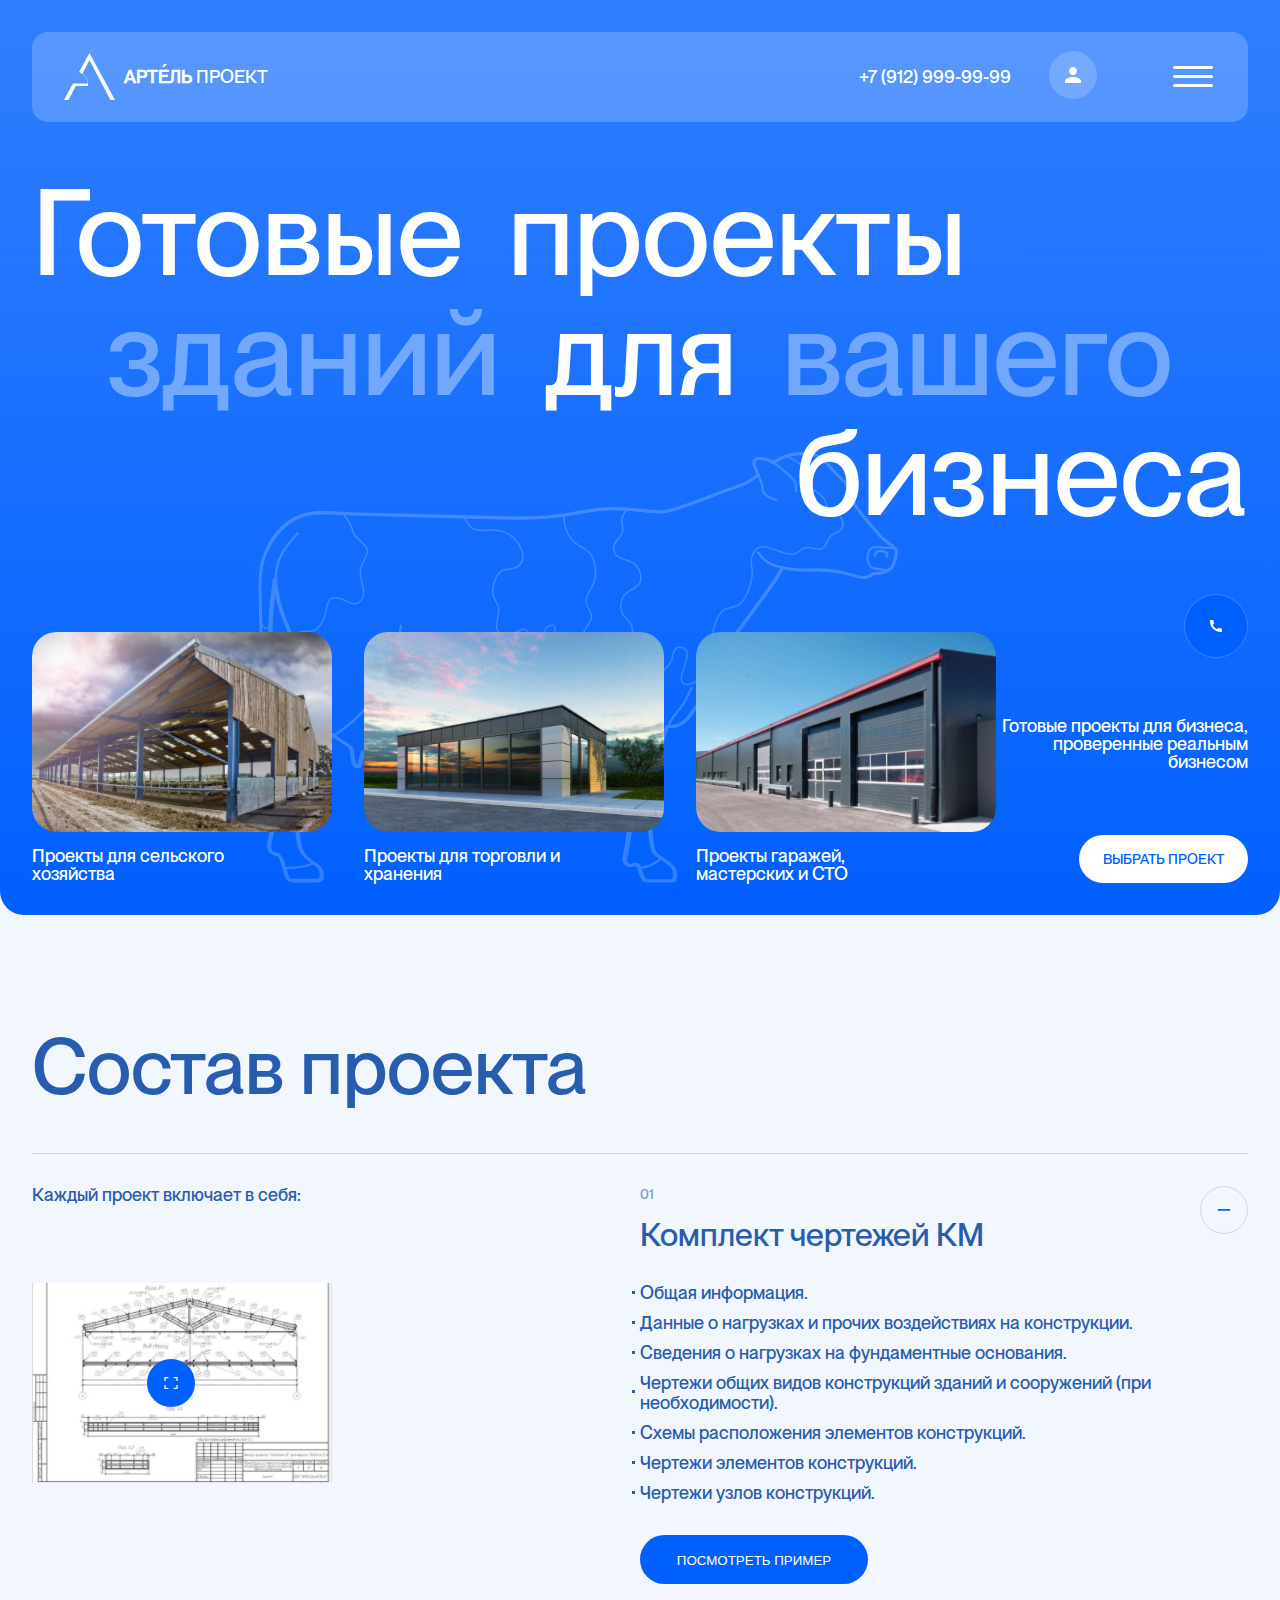
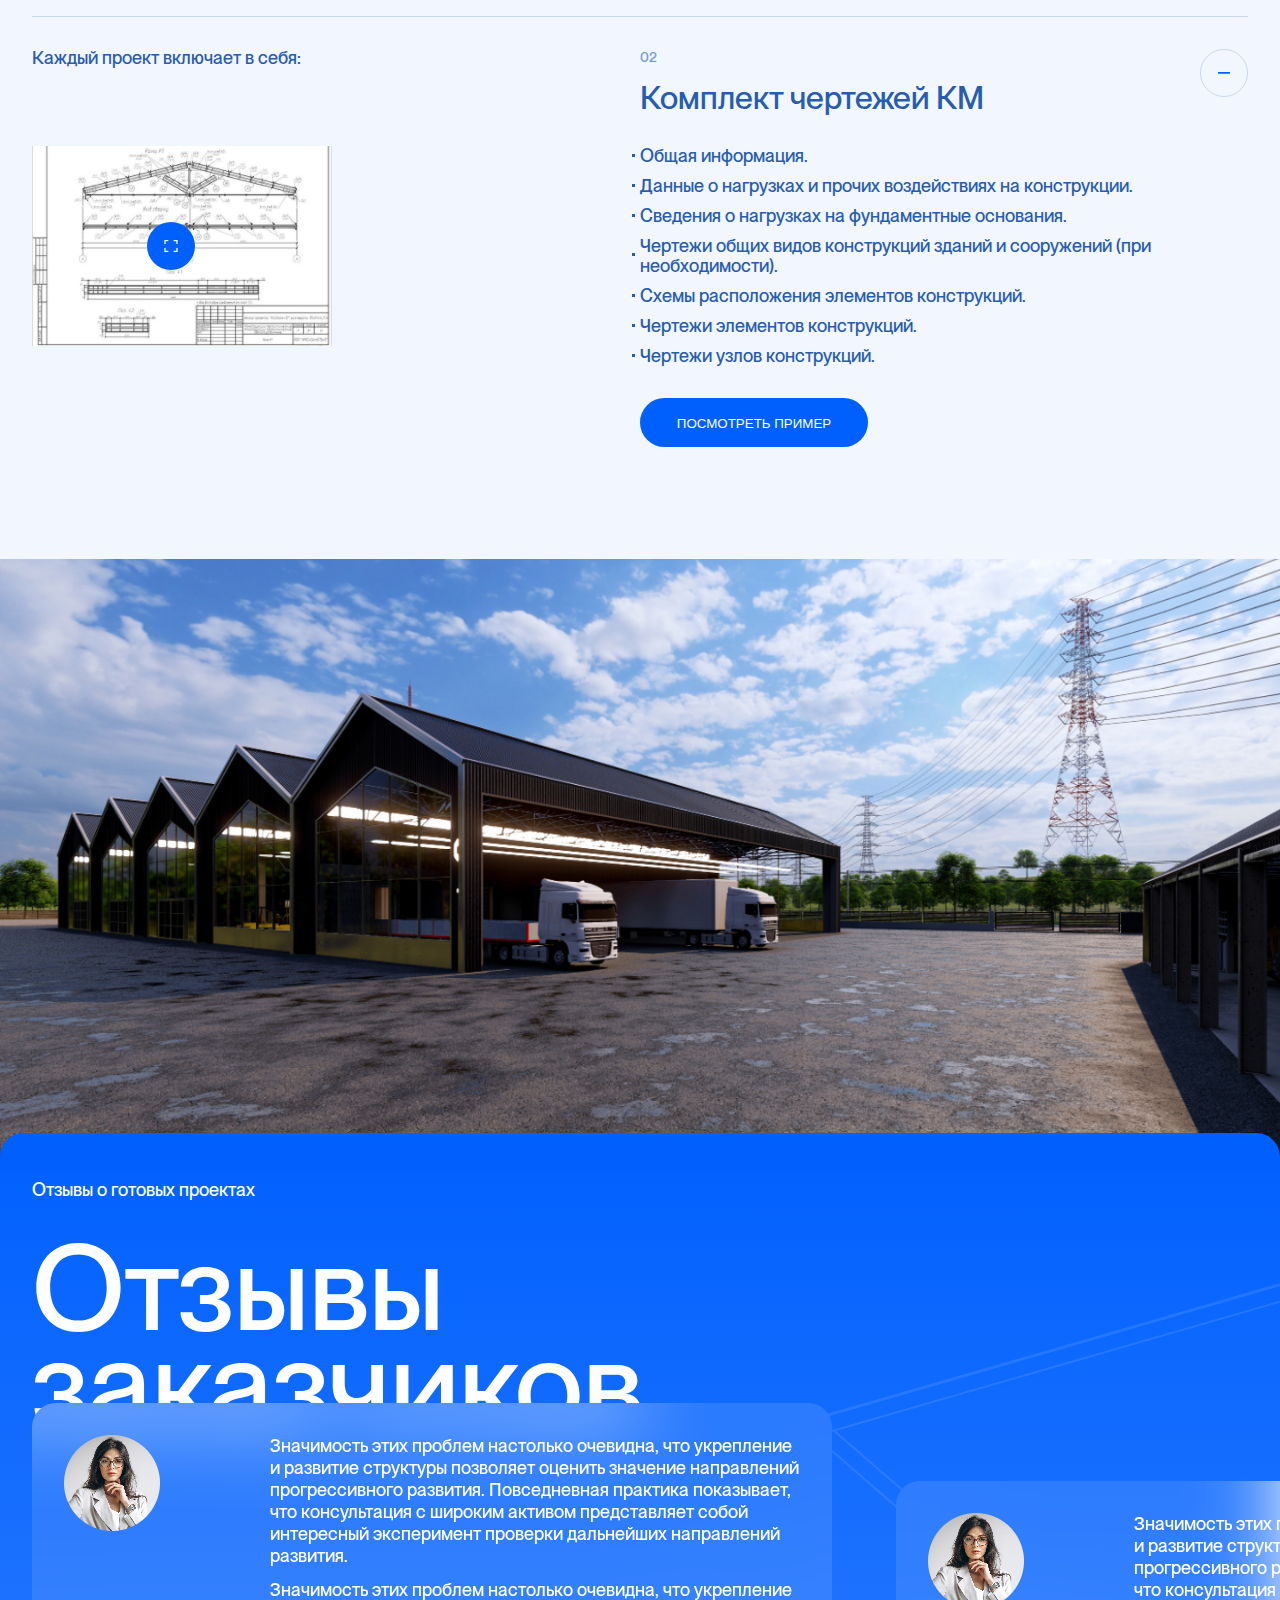
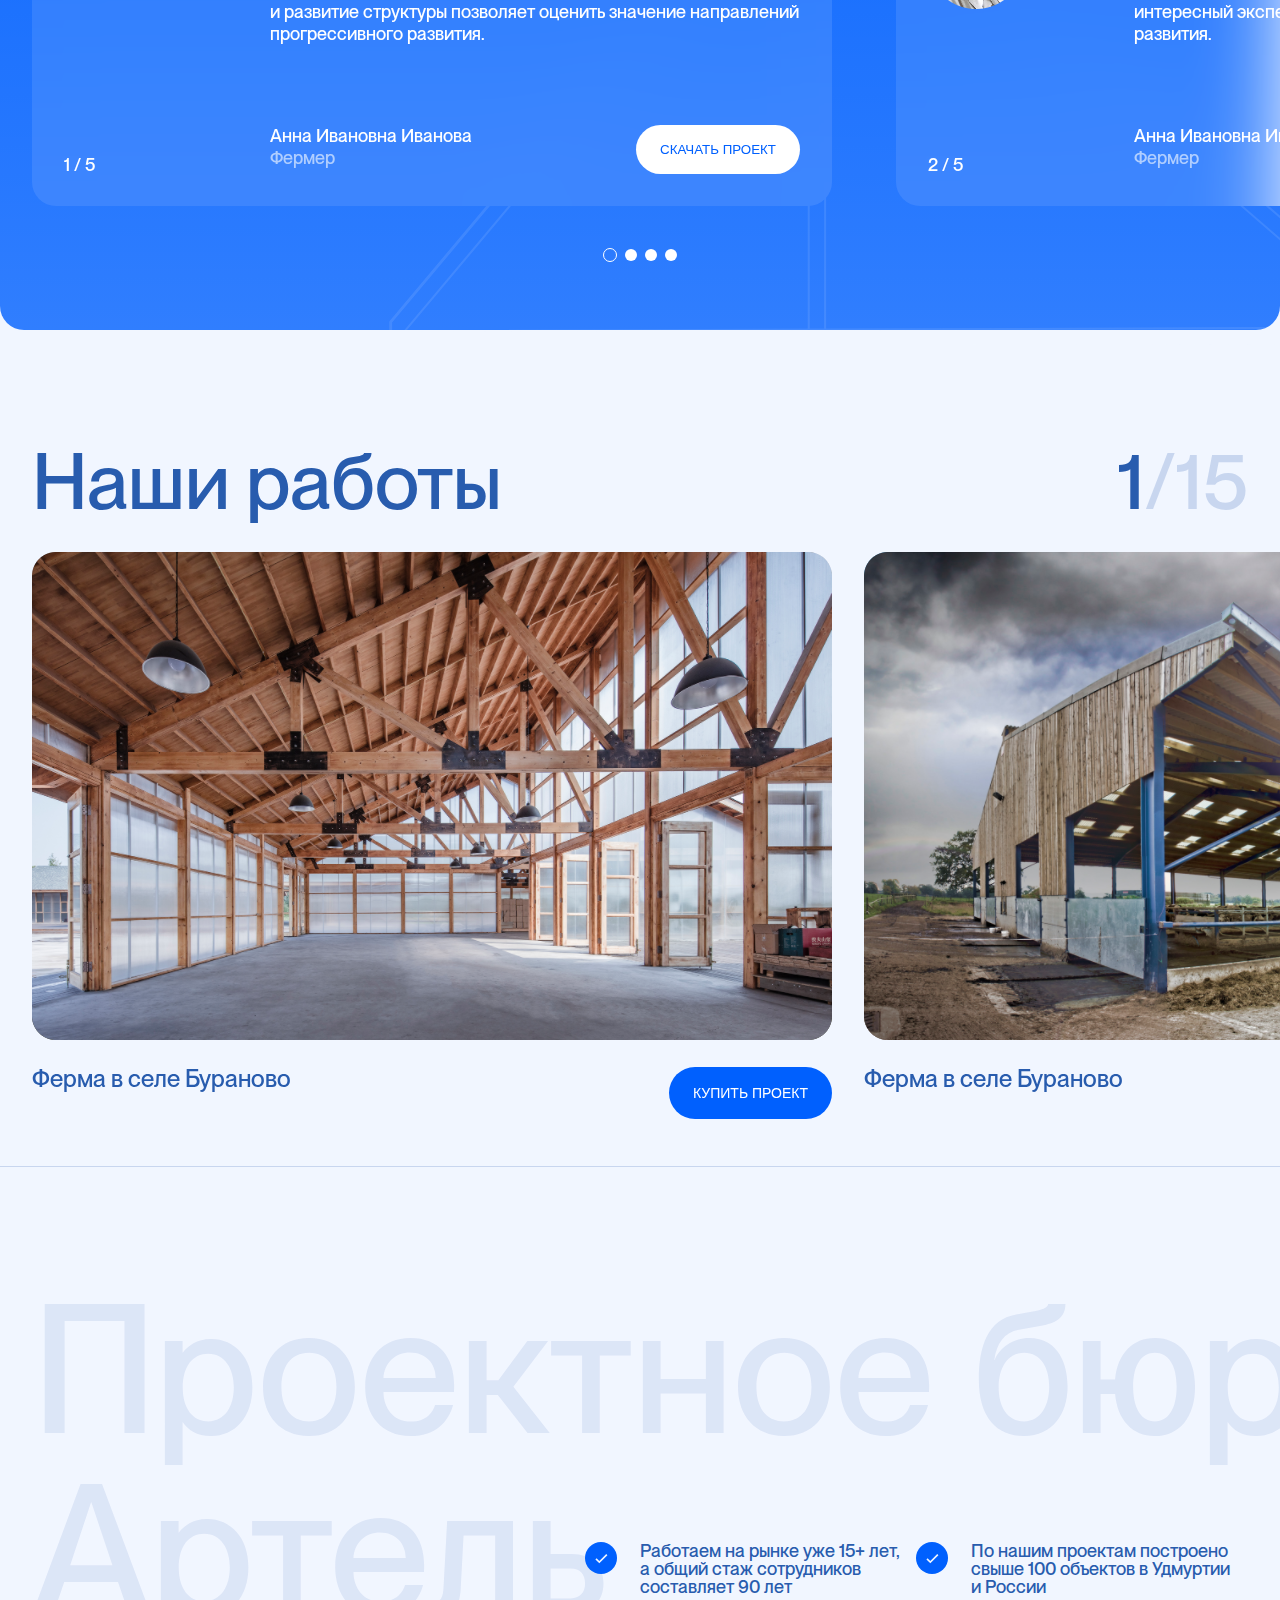
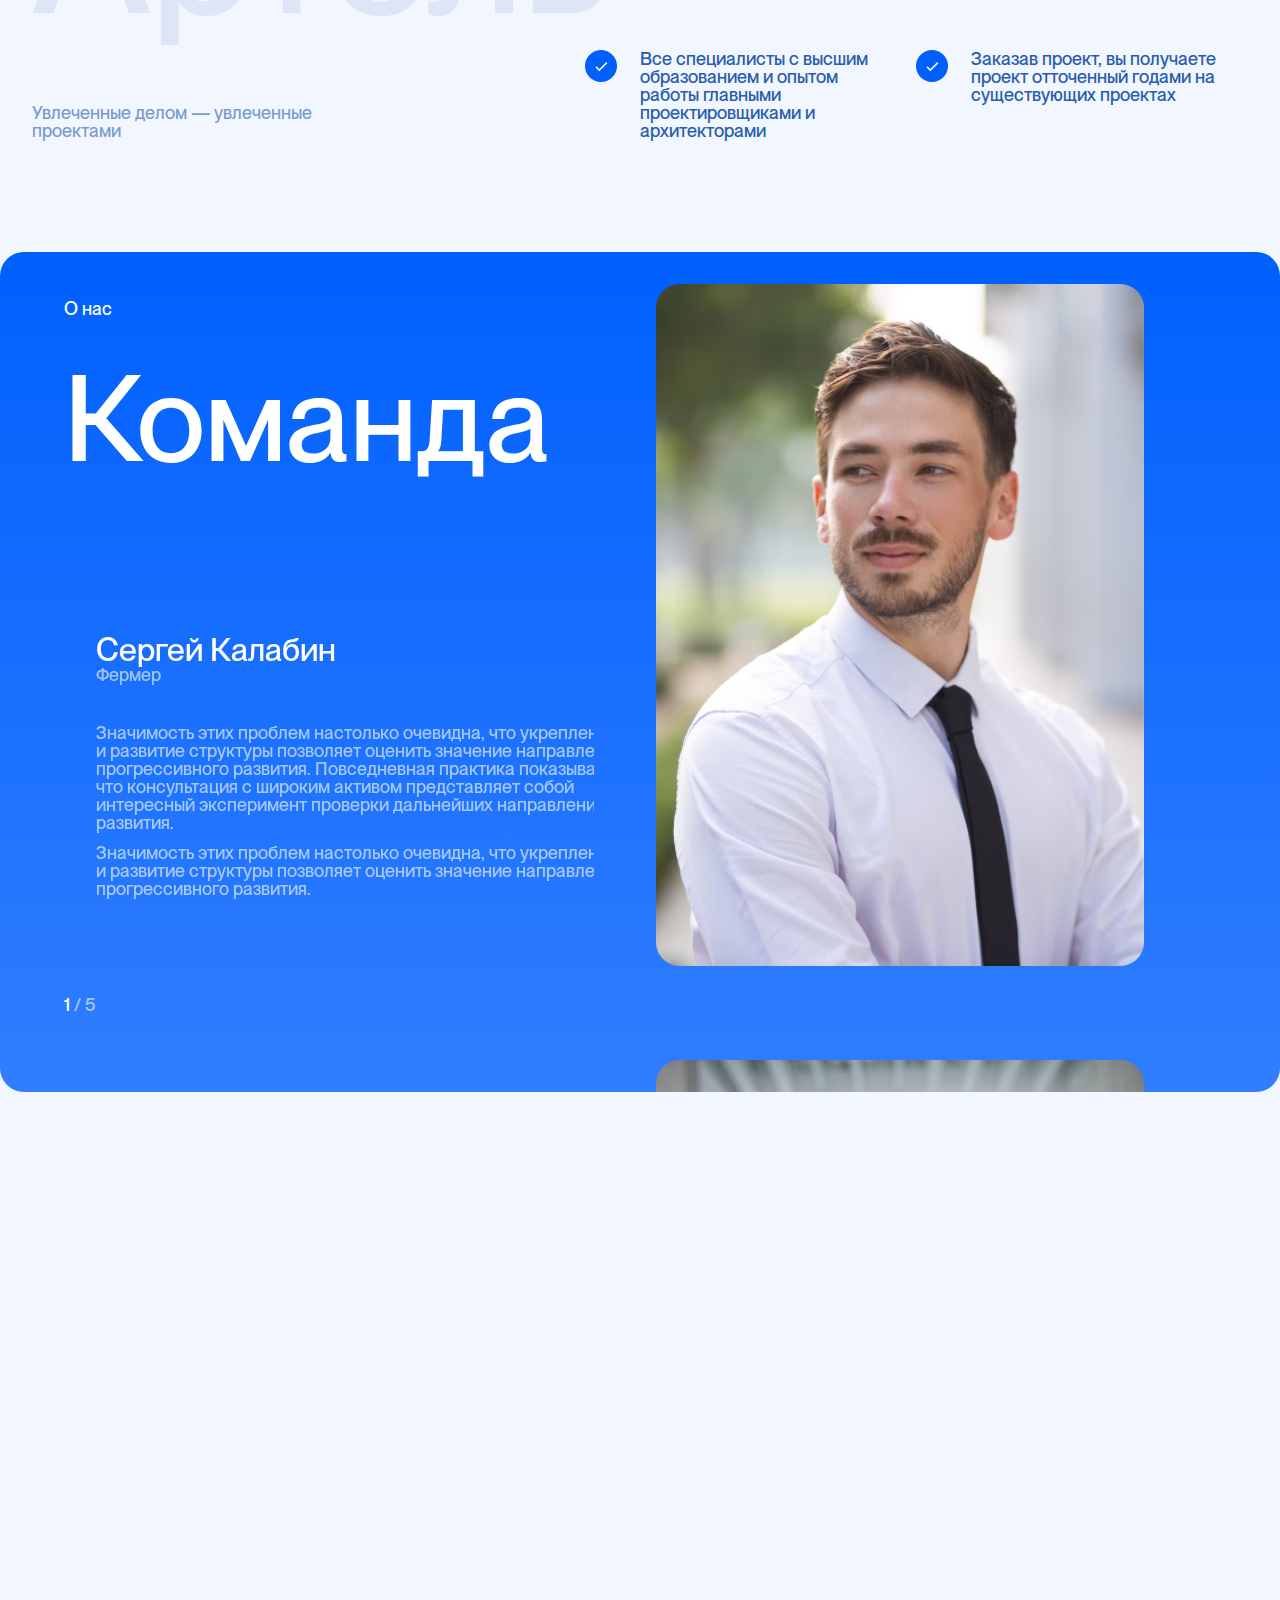
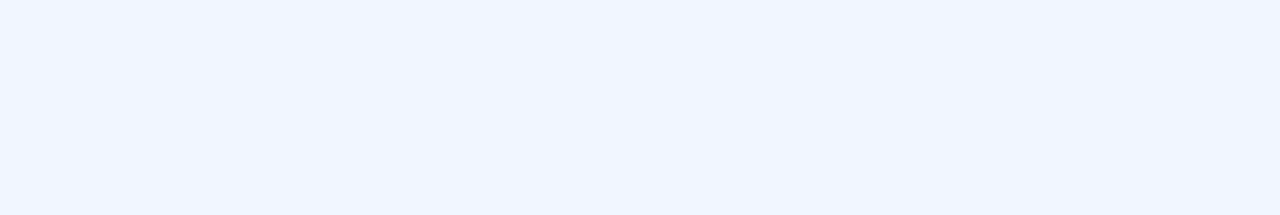
==== commit 6a0d2e36: "base first page successfully created" ====
--- a/index.html
+++ b/index.html
@@ -5,6 +5,7 @@
 	<meta charset="UTF-8">
 	<meta name="viewport" content="width=device-width, initial-scale=1.0">
 	<title>Проекты зданий</title>
+	<link rel="stylesheet" href="https://cdn.jsdelivr.net/npm/swiper@11/swiper-bundle.min.css" />
 	<link rel="stylesheet" href="css/reset.css">
 	<link rel="stylesheet" href="css/style.css">
 </head>
@@ -734,6 +735,192 @@
 
 			</div>
 		</section>
+		<section class="design--bureau">
+			<div class="container">
+				<div class="design--bureau__title">
+					<h1 class="section-title design--bureau__title--text">
+						Проектное бюро Артель
+					</h1>
+				</div>
+
+
+				<div class="design--bureau__info">
+					<div class="design--bureau__emptiness">
+						<p class="design--bureau__descr">Увлеченные делом — увлеченные проектами</p>
+					</div>
+					<ul class="design--bureau__list">
+						<li class="design--bureau__item">
+							<p class="design--bureau__text">
+								Работаем на рынке уже 15+ лет, а общий стаж сотрудников составляет 90 лет
+							</p>
+						</li>
+						<li class="design--bureau__item">
+							<p class="design--bureau__text">
+								По нашим проектам построено свыше 100 объектов в Удмуртии и России
+							</p>
+						</li>
+						<li class="design--bureau__item">
+							<p class="design--bureau__text">
+								Все специалисты с высшим образованием и опытом работы главными
+								проектировщиками и архитекторами</p>
+						</li>
+						<li class="design--bureau__item">
+							<p class="design--bureau__text">
+								Заказав проект, вы получаете проект отточенный годами на существующих проектах
+							</p>
+						</li>
+					</ul>
+				</div>
+			</div>
+		</section>
+		<section class="team">
+			<div class="container team--wrapper">
+				<div class="about--us">
+					<p class="normal-text about--us__normal">О нас</p>
+					<h1 class="main--title about--us__title">
+						Команда
+					</h1>
+
+					<div class="worker--text__slider">
+						<div class="worker--text__slider--slide">
+							<p class="normal-text worker--name">
+								Сергей Калабин
+							</p>
+							<p class="worker--specialization">
+								Фермер
+							</p>
+							<p class="worker--descr">
+								<span>
+									Значимость этих проблем настолько очевидна, что укрепление
+									и развитие структуры позволяет оценить значение направлений прогрессивного развития. Повседневная
+									практика показывает, что консультация с широким активом представляет собой интересный эксперимент
+									проверки дальнейших направлений развития.
+								</span>
+								<span>
+									Значимость этих проблем настолько очевидна, что укрепление
+									и развитие структуры позволяет оценить значение направлений прогрессивного развития.
+								</span>
+							</p>
+						</div>
+
+						<div class="worker--text__slider--slide">
+							<p class="normal-text worker--name">
+								Сергей Калабин
+							</p>
+							<p class="worker--specialization">
+								Фермер
+							</p>
+							<p class="worker--descr">
+								<span>
+									Значимость этих проблем настолько очевидна, что укрепление
+									и развитие структуры позволяет оценить значение направлений прогрессивного развития. Повседневная
+									практика показывает, что консультация с широким активом представляет собой интересный эксперимент
+									проверки дальнейших направлений развития.
+								</span>
+								<span>
+									Значимость этих проблем настолько очевидна, что укрепление
+									и развитие структуры позволяет оценить значение направлений прогрессивного развития.
+								</span>
+							</p>
+						</div>
+
+						<div class="worker--text__slider--slide">
+							<p class="normal-text worker--name">
+								Сергей Калабин
+							</p>
+							<p class="worker--specialization">
+								Фермер
+							</p>
+							<p class="worker--descr">
+								<span>
+									Значимость этих проблем настолько очевидна, что укрепление
+									и развитие структуры позволяет оценить значение направлений прогрессивного развития. Повседневная
+									практика показывает, что консультация с широким активом представляет собой интересный эксперимент
+									проверки дальнейших направлений развития.
+								</span>
+								<span>
+									Значимость этих проблем настолько очевидна, что укрепление
+									и развитие структуры позволяет оценить значение направлений прогрессивного развития.
+								</span>
+							</p>
+						</div>
+
+						<div class="worker--text__slider--slide">
+							<p class="normal-text worker--name">
+								Сергей Калабин
+							</p>
+							<p class="worker--specialization">
+								Фермер
+							</p>
+							<p class="worker--descr">
+								<span>
+									Значимость этих проблем настолько очевидна, что укрепление
+									и развитие структуры позволяет оценить значение направлений прогрессивного развития. Повседневная
+									практика показывает, что консультация с широким активом представляет собой интересный эксперимент
+									проверки дальнейших направлений развития.
+								</span>
+								<span>
+									Значимость этих проблем настолько очевидна, что укрепление
+									и развитие структуры позволяет оценить значение направлений прогрессивного развития.
+								</span>
+							</p>
+						</div>
+
+						<div class="worker--text__slider--slide">
+							<p class="normal-text worker--name">
+								Сергей Калабин
+							</p>
+							<p class="worker--specialization">
+								Фермер
+							</p>
+							<p class="worker--descr">
+								<span>
+									Значимость этих проблем настолько очевидна, что укрепление
+									и развитие структуры позволяет оценить значение направлений прогрессивного развития. Повседневная
+									практика показывает, что консультация с широким активом представляет собой интересный эксперимент
+									проверки дальнейших направлений развития.
+								</span>
+								<span>
+									Значимость этих проблем настолько очевидна, что укрепление
+									и развитие структуры позволяет оценить значение направлений прогрессивного развития.
+								</span>
+							</p>
+						</div>
+					</div>
+
+					<span class="worker--counter">
+						<span class="worker--counter__current">1 </span>/ 5
+					</span>
+				</div>
+				<div class="worker--images__slider">
+					<div class="worker--images__slider--slide">
+						<img src="images/worker--1.png" alt="">
+					</div>
+
+					<div class="worker--images__slider--slide">
+						<img src="images/worker--2.png" alt="">
+					</div>
+
+					<div class="worker--images__slider--slide">
+						<img src="images/worker--1.png" alt="">
+					</div>
+
+					<div class="worker--images__slider--slide">
+						<img src="images/worker--2.png" alt="">
+					</div>
+
+					<div class="worker--images__slider--slide">
+						<img src="images/worker--1.png" alt="">
+					</div>
+				</div>
+			</div>
+		</section>
+		<div class="map">
+			<iframe
+				src="https://yandex.ru/map-widget/v1/?um=constructor%3A2fb257217196e2cdbc135e86b2f8a6caf1a950df8b61ff25d602d42ee7cb6d00&amp;source=constructor"
+				width="100%" height="720" frameborder="0">
+			</iframe>
+		</div>
 	</main>
 
 	<script src="https://code.jquery.com/jquery-3.7.1.min.js
--- a/css/style.css
+++ b/css/style.css
@@ -722,3 +722,141 @@
   font-size: 14px;
   border-radius: 100px;
 }
+
+.design--bureau {
+  margin-bottom: 112px;
+}
+.design--bureau__title {
+  position: relative;
+  height: 180px;
+  margin-bottom: 83px;
+}
+.design--bureau__title--text {
+  width: 1980px;
+  font-size: 180px;
+  color: rgba(40, 92, 174, 0.1);
+  line-height: 100%;
+  position: absolute;
+  animation: line-text 6s linear 1s infinite;
+}
+.design--bureau__info {
+  display: flex;
+}
+.design--bureau__emptiness {
+  position: relative;
+  flex: 1;
+}
+.design--bureau__descr {
+  position: absolute;
+  bottom: 0;
+  left: 0;
+  max-width: 303px;
+  color: rgba(40, 92, 174, 0.6);
+}
+.design--bureau__list {
+  display: grid;
+  grid-template-columns: repeat(2, 1fr);
+  color: #285CAE;
+  gap: 54px;
+  flex: 1;
+}
+.design--bureau__item {
+  max-width: 260px;
+  position: relative;
+}
+.design--bureau__item::before {
+  content: "";
+  position: absolute;
+  top: 0;
+  left: -55px;
+  width: 32px;
+  height: 32px;
+  background-image: url(../images/check.svg);
+  background-repeat: no-repeat;
+  background-size: cover;
+}
+
+@keyframes line-text {
+  from {
+    transform: translateX(115%);
+    transform-origin: left center;
+  }
+  to {
+    transform: translateX(-115%);
+    transform-origin: right center;
+  }
+}
+.team {
+  border-radius: 24px;
+  background: linear-gradient(180deg, #0060fe, rgba(0, 96, 254, 0.8) 100%);
+}
+.team--wrapper {
+  display: flex;
+  justify-content: space-between;
+  min-width: 0;
+}
+.team .about--us {
+  margin: 48px 0 32px 32px;
+  flex: 1;
+}
+.team .about--us__normal {
+  margin-bottom: 40px;
+}
+.team .about--us__title {
+  margin-bottom: 156px;
+}
+
+.worker--text__slider {
+  max-width: 530px;
+  width: 100%;
+  min-width: 0;
+  max-height: 368px;
+  margin-bottom: 58px;
+}
+.worker--text__slider .slick-track {
+  display: block;
+}
+.worker--text__slider--slide {
+  max-width: 530px;
+  min-width: 530px;
+  color: rgba(255, 255, 255, 0.6);
+  min-height: 304px;
+}
+.worker--text__slider--slide .worker--name {
+  font-size: 32px;
+  color: #fff;
+}
+.worker--text__slider--slide .worker--specialization {
+  margin-bottom: 40px;
+}
+.worker--text__slider--slide .worker--descr {
+  display: flex;
+  flex-direction: column;
+  gap: 12px;
+}
+
+.worker--counter {
+  color: rgba(255, 255, 255, 0.6);
+}
+.worker--counter__current {
+  color: #fff;
+}
+
+.worker--images__slider {
+  min-width: 0;
+  flex: 1;
+}
+.worker--images__slider .slick-list {
+  padding: 32px 0;
+}
+.worker--images__slider .slick-track {
+  display: block;
+}
+.worker--images__slider--slide {
+  min-width: 488px;
+  height: 776px;
+}
+
+.map .layout-control-group {
+  display: none;
+}
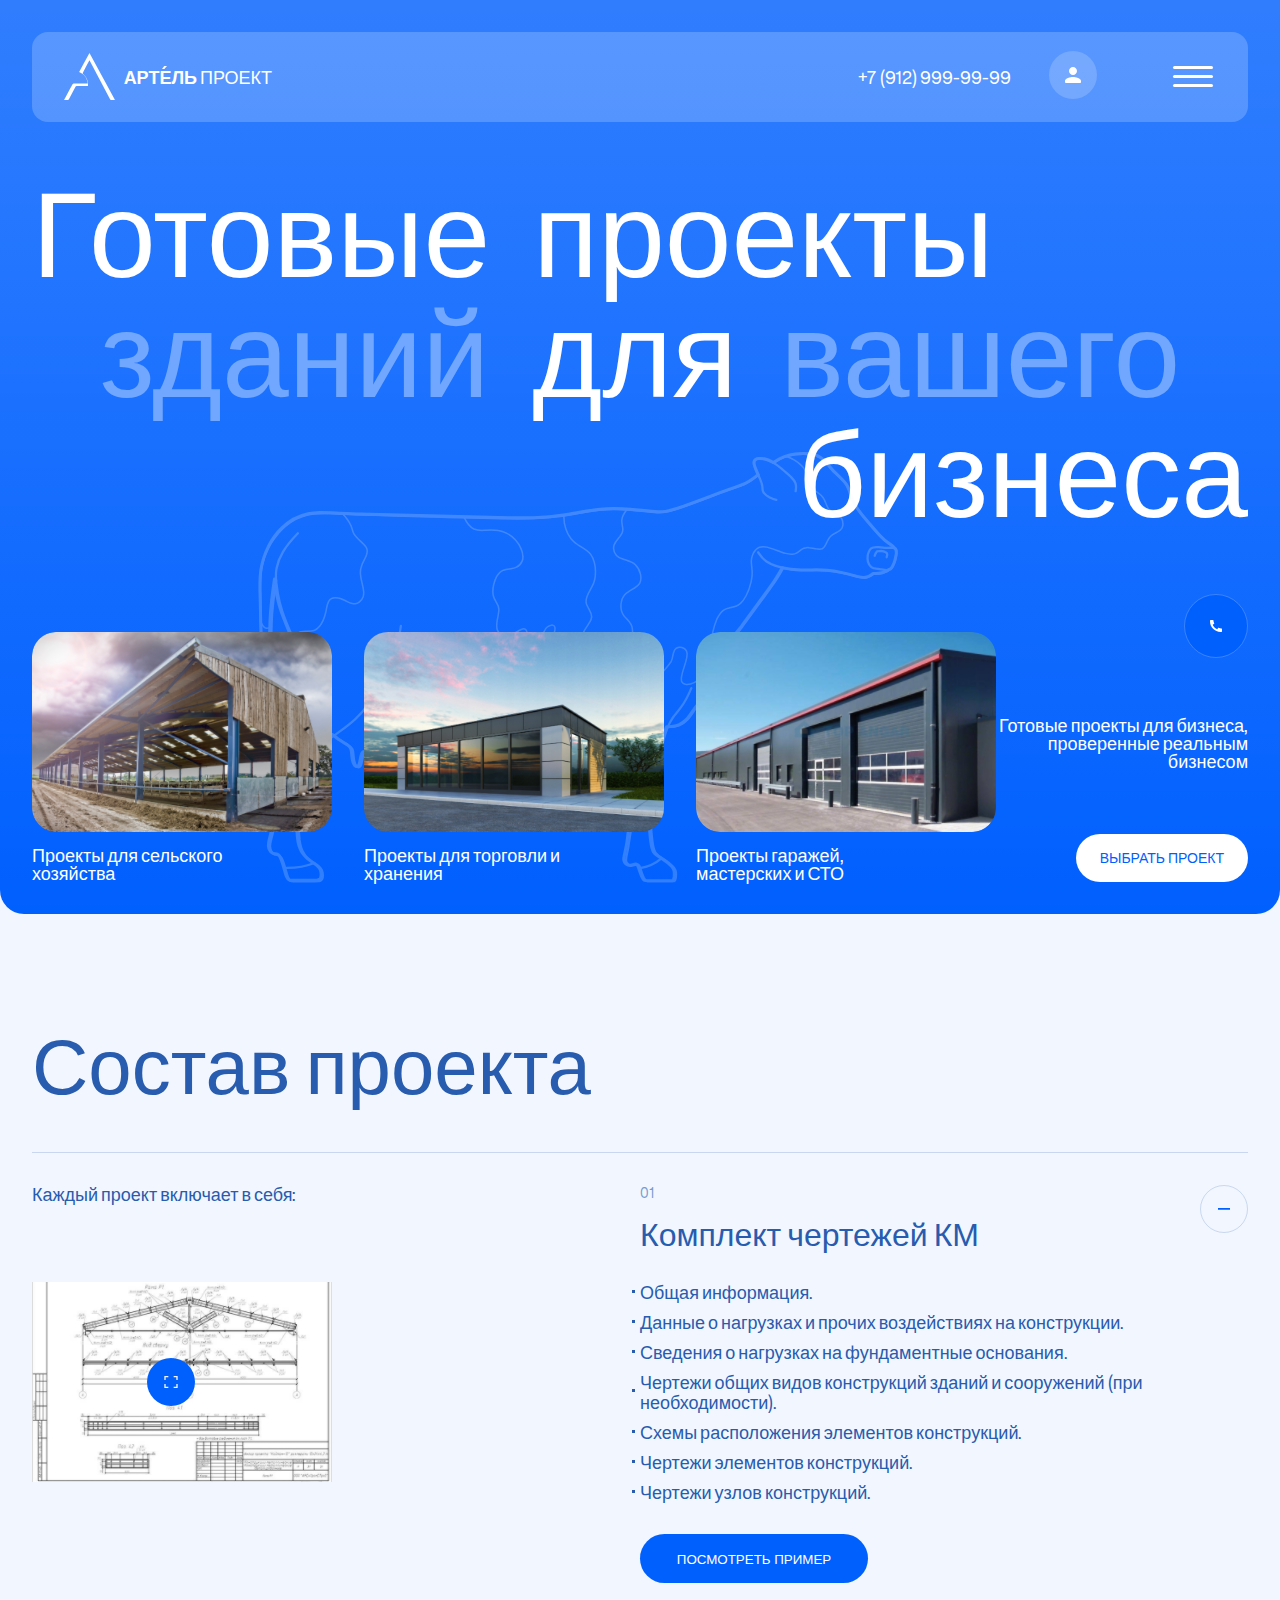
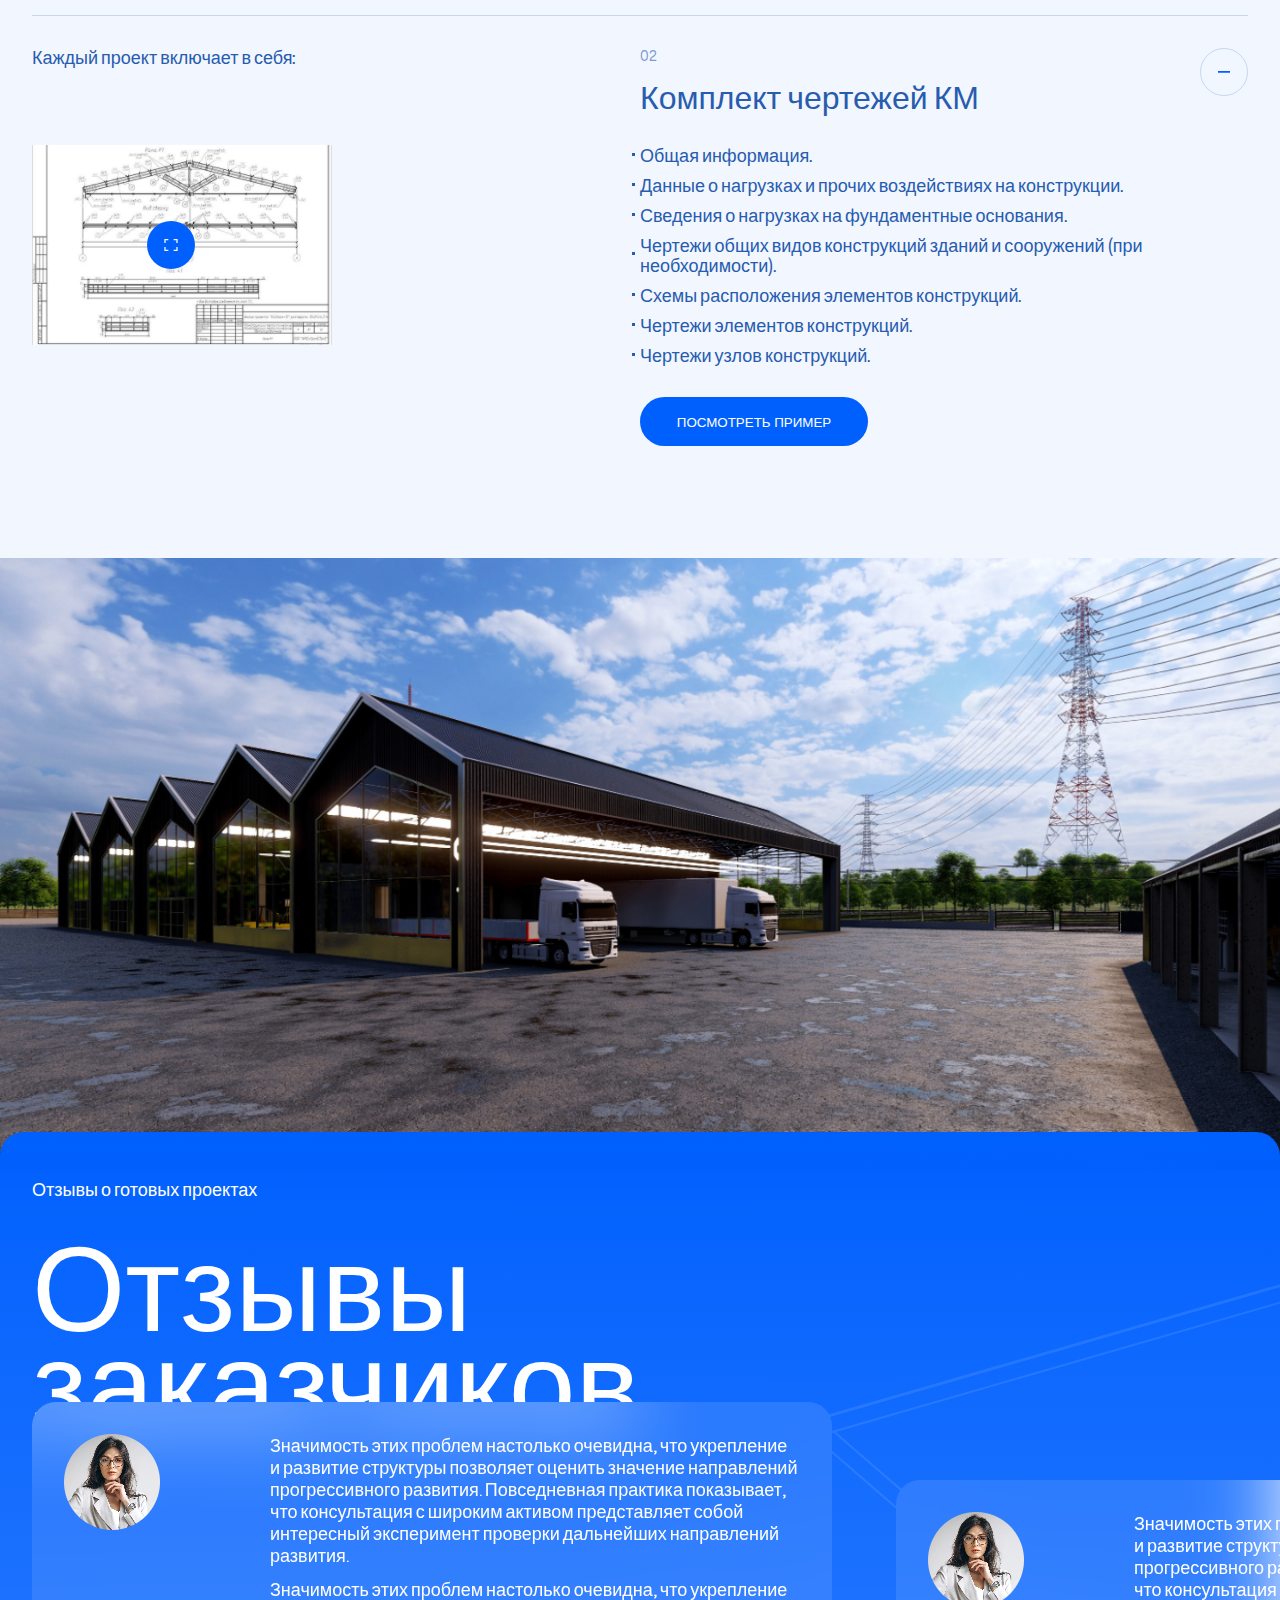
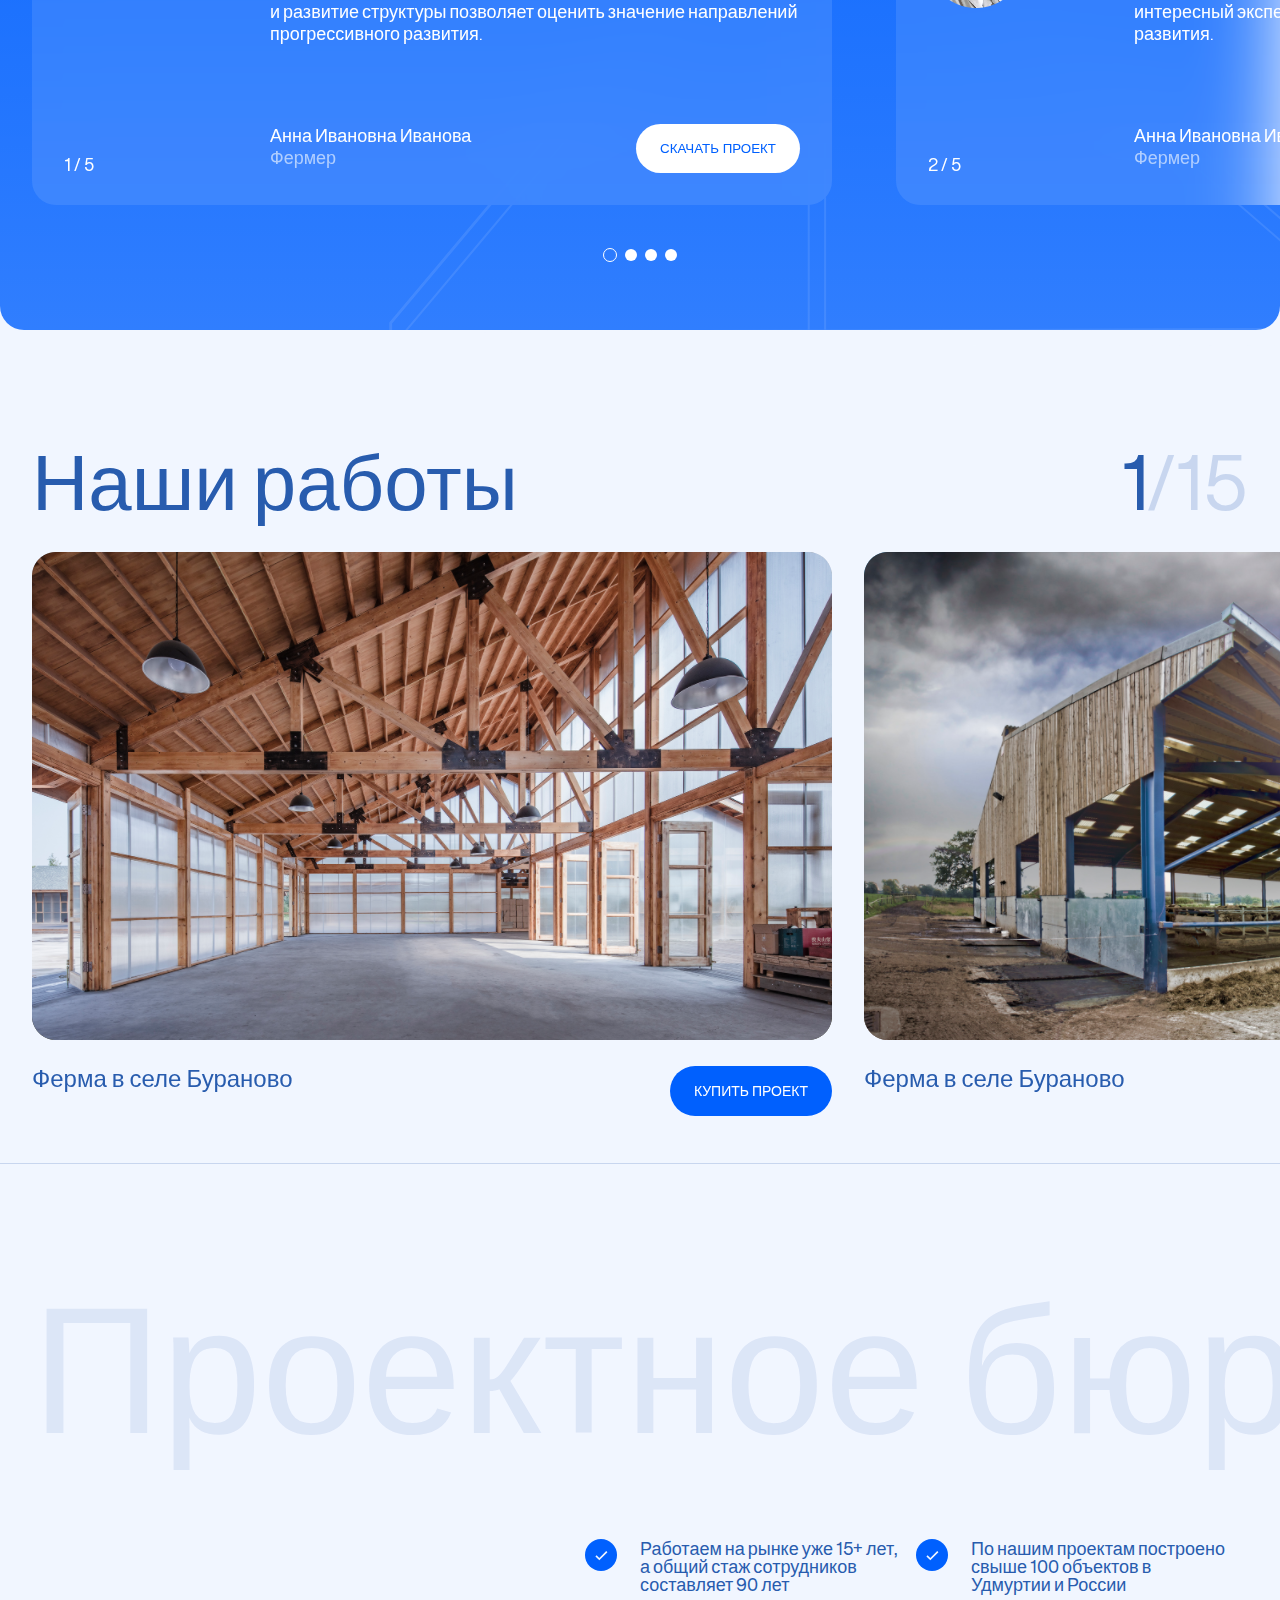
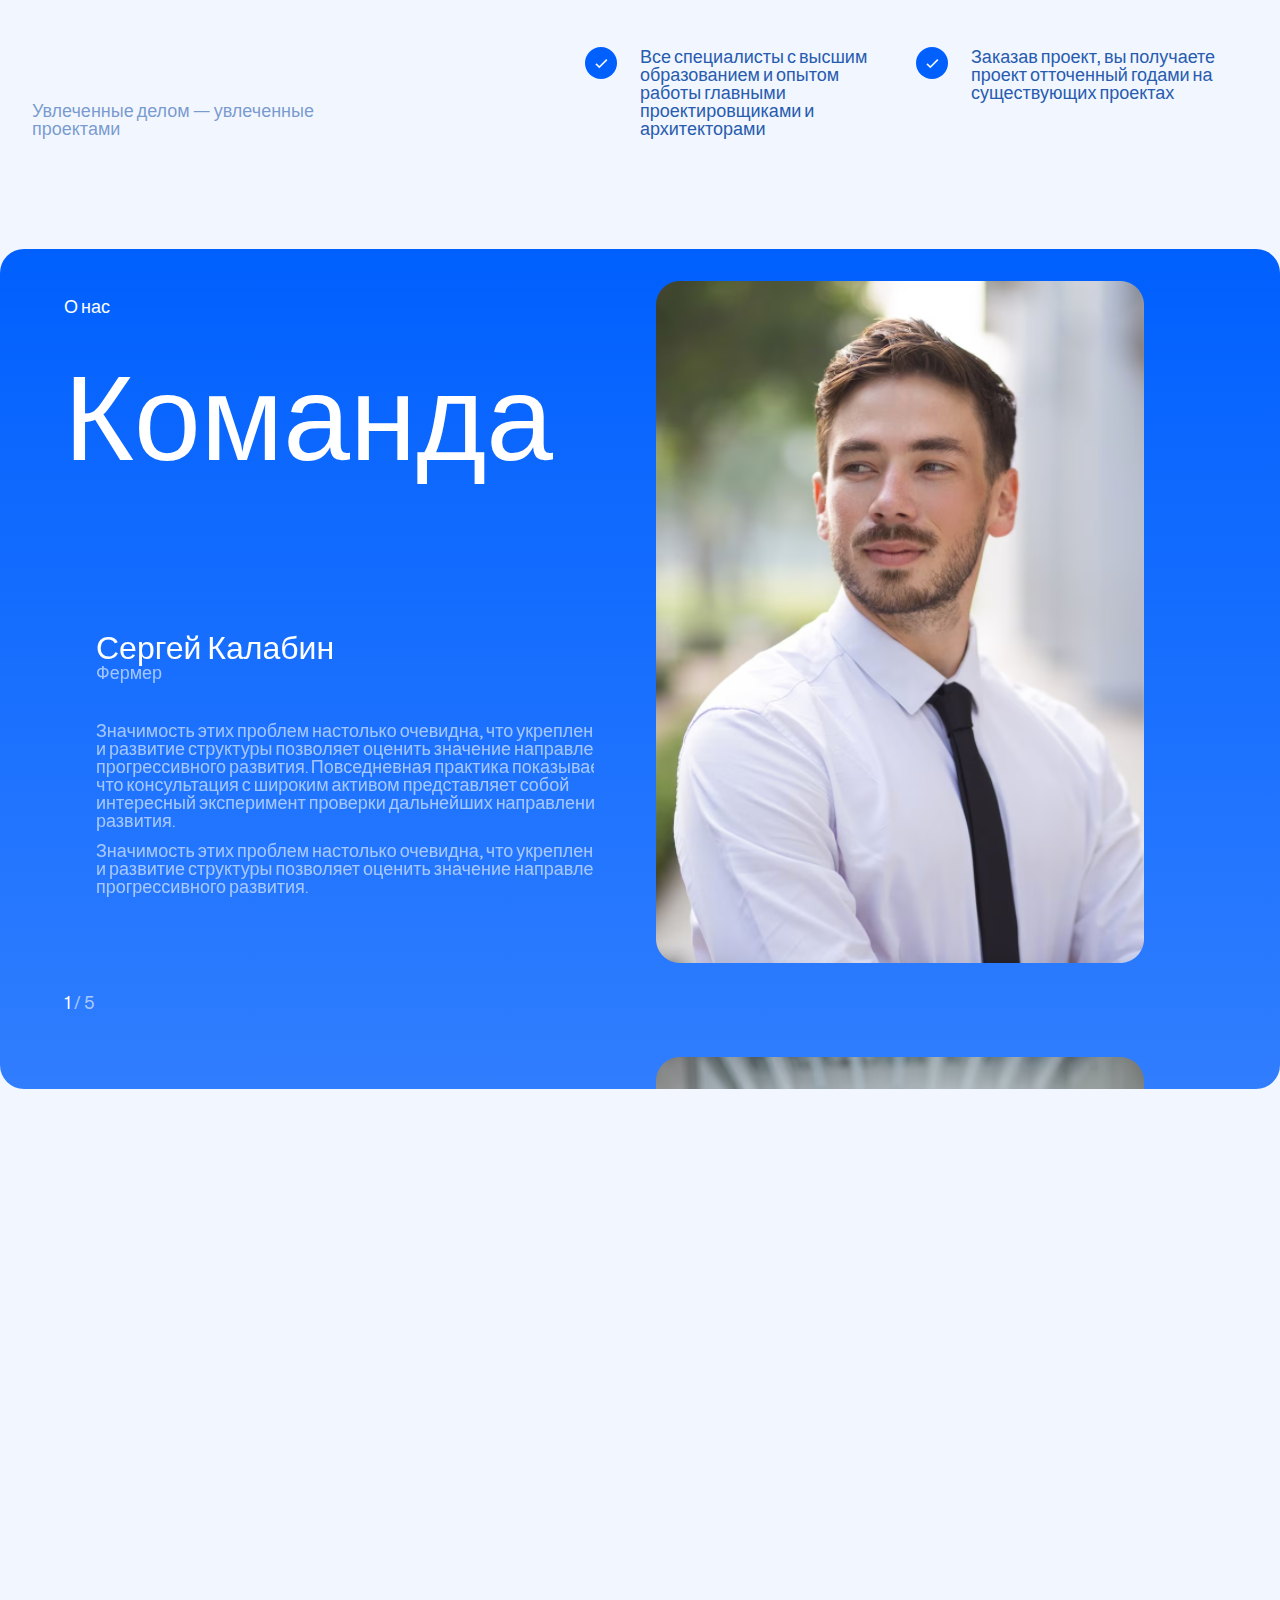
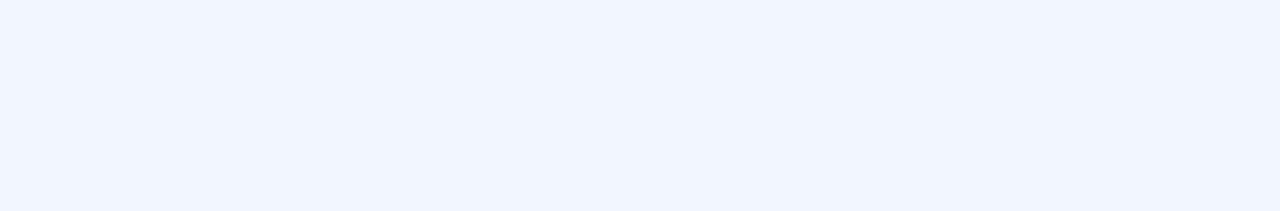
==== commit b5348296: "final changes" ====
--- a/index.html
+++ b/index.html
@@ -27,6 +27,30 @@
 						</a>
 						<button type="button" class="contacts-copy" id="contactsCopy" title="Скопировать телефон">
 							<img src="images/copy-tel.svg" alt="">
+						</button>
+					</div>
+					<button type="button" class="burger-menu" id="burgerMenu">
+						<span></span>
+						<span></span>
+						<span></span>
+					</button>
+				</div>
+			</nav>
+
+			<nav class="main-nav main-nav__scroll">
+				<a href="#" class="logo">
+					<img src="images/logo--menu__fixed.png" alt="" class="logo-img">
+				</a>
+				<div class="contacts-menu">
+					<div class="contacts">
+						<a href="#structure" type="button" class="scroll--link normal-text">
+							ВЫБРАТЬ ПРОЕКТ
+						</a>
+						<a href="tel:+79061536104" class="contacts-link">
+							+7 (912) 999-99-99
+						</a>
+						<button type="button" class="contacts-copy" id="contactsCopy" title="Скопировать телефон">
+							<img src="images/tel--copy__scroll.svg" alt="">
 						</button>
 					</div>
 					<button type="button" class="burger-menu" id="burgerMenu">
@@ -319,15 +343,18 @@
 					<ul class="input--list">
 						<li class="input--list__item">
 							<label for="name">Имя</label>
-							<input type="text" name="name" id="" class="input--list__input">
+							<input type="text" name="name" id="" class="input--list__input input--list__input--name">
+							<span class="error--name">Ошибка. Введите имя</span>
 						</li>
 						<li class="input--list__item">
 							<label for="tel">Номер телефона</label>
-							<input type="text" name="tel" id="" class="input--list__input">
+							<input type="text" name="tel" id="" class="input--list__input input--list__input--tel">
+							<span class="error--tel">Ошибка. Введите номер телефона</span>
 						</li>
 						<li class="input--list__item">
 							<label for="email">Email</label>
-							<input type="text" name="email" id="" class="input--list__input">
+							<input type="text" name="email" id="" class="input--list__input input--list__input--email">
+							<span class="error--email">Ошибка введите адресс электронной почты</span>
 						</li>
 					</ul>
 
@@ -545,9 +572,9 @@
 						<p class="o--w__text">
 							Ферма в селе Бураново
 						</p>
-						<button type="button" class="o--w__btn">
-							КУПИТЬ ПРОЕКТ
-						</button>
+						<a class="o--w__btn" href="project.html#buy--project">
+							КУПИТЬ ПРОЕКТ
+						</a>
 					</div>
 				</div>
 
@@ -558,9 +585,9 @@
 						<p class="o--w__text normal-text">
 							Ферма в селе Бураново
 						</p>
-						<button type="button" class="o--w__btn normal-text">
-							КУПИТЬ ПРОЕКТ
-						</button>
+						<a href="project.html#buy--project" type="button" class="o--w__btn normal-text">
+							КУПИТЬ ПРОЕКТ
+						</a>
 					</div>
 				</div>
 
@@ -571,9 +598,9 @@
 						<p class="o--w__text">
 							Ферма в селе Бураново
 						</p>
-						<button type="button" class="o--w__btn">
-							КУПИТЬ ПРОЕКТ
-						</button>
+						<a href="project.html#buy--project" type="button" class="o--w__btn">
+							КУПИТЬ ПРОЕКТ
+						</a>
 					</div>
 				</div>
 
@@ -584,9 +611,9 @@
 						<p class="o--w__text">
 							Ферма в селе Бураново
 						</p>
-						<button type="button" class="o--w__btn">
-							КУПИТЬ ПРОЕКТ
-						</button>
+						<a href="project.html#buy--project" type="button" class="o--w__btn normal-text">
+							КУПИТЬ ПРОЕКТ
+						</a>
 					</div>
 				</div>
 
@@ -597,9 +624,9 @@
 						<p class="o--w__text">
 							Ферма в селе Бураново
 						</p>
-						<button type="button" class="o--w__btn">
-							КУПИТЬ ПРОЕКТ
-						</button>
+						<a href="project.html#buy--project" type="button" class="o--w__btn normal-text">
+							КУПИТЬ ПРОЕКТ
+						</a>
 					</div>
 				</div>
 
@@ -610,9 +637,9 @@
 						<p class="o--w__text normal-text">
 							Ферма в селе Бураново
 						</p>
-						<button type="button" class="o--w__btn normal-text">
-							КУПИТЬ ПРОЕКТ
-						</button>
+						<a href="project.html#buy--project" type="button" class="o--w__btn normal-text">
+							КУПИТЬ ПРОЕКТ
+						</a>
 					</div>
 				</div>
 
@@ -623,9 +650,9 @@
 						<p class="o--w__text">
 							Ферма в селе Бураново
 						</p>
-						<button type="button" class="o--w__btn">
-							КУПИТЬ ПРОЕКТ
-						</button>
+						<a href="project.html#buy--project" type="button" class="o--w__btn normal-text">
+							КУПИТЬ ПРОЕКТ
+						</a>
 					</div>
 				</div>
 
@@ -636,9 +663,9 @@
 						<p class="o--w__text normal-text">
 							Ферма в селе Бураново
 						</p>
-						<button type="button" class="o--w__btn normal-text">
-							КУПИТЬ ПРОЕКТ
-						</button>
+						<a href="project.html#buy--project" type="button" class="o--w__btn normal-text">
+							КУПИТЬ ПРОЕКТ
+						</a>
 					</div>
 				</div>
 
@@ -649,9 +676,9 @@
 						<p class="o--w__text">
 							Ферма в селе Бураново
 						</p>
-						<button type="button" class="o--w__btn">
-							КУПИТЬ ПРОЕКТ
-						</button>
+						<a href="project.html#buy--project" type="button" class="o--w__btn normal-text">
+							КУПИТЬ ПРОЕКТ
+						</a>
 					</div>
 				</div>
 
@@ -662,9 +689,9 @@
 						<p class="o--w__text normal-text">
 							Ферма в селе Бураново
 						</p>
-						<button type="button" class="o--w__btn normal-text">
-							КУПИТЬ ПРОЕКТ
-						</button>
+						<a href="project.html#buy--project" type="button" class="o--w__btn normal-text">
+							КУПИТЬ ПРОЕКТ
+						</a>
 					</div>
 				</div>
 
@@ -675,9 +702,9 @@
 						<p class="o--w__text">
 							Ферма в селе Бураново
 						</p>
-						<button type="button" class="o--w__btn">
-							КУПИТЬ ПРОЕКТ
-						</button>
+						<a href="project.html#buy--project" type="button" class="o--w__btn normal-text">
+							КУПИТЬ ПРОЕКТ
+						</a>
 					</div>
 				</div>
 
@@ -688,9 +715,9 @@
 						<p class="o--w__text normal-text">
 							Ферма в селе Бураново
 						</p>
-						<button type="button" class="o--w__btn normal-text">
-							КУПИТЬ ПРОЕКТ
-						</button>
+						<a href="project.html#buy--project" type="button" class="o--w__btn normal-text">
+							КУПИТЬ ПРОЕКТ
+						</a>
 					</div>
 				</div>
 
@@ -701,9 +728,9 @@
 						<p class="o--w__text">
 							Ферма в селе Бураново
 						</p>
-						<button type="button" class="o--w__btn">
-							КУПИТЬ ПРОЕКТ
-						</button>
+						<a href="project.html#buy--project" type="button" class="o--w__btn normal-text">
+							КУПИТЬ ПРОЕКТ
+						</a>
 					</div>
 				</div>
 
@@ -714,9 +741,9 @@
 						<p class="o--w__text normal-text">
 							Ферма в селе Бураново
 						</p>
-						<button type="button" class="o--w__btn normal-text">
-							КУПИТЬ ПРОЕКТ
-						</button>
+						<a href="project.html#buy--project" type="button" class="o--w__btn normal-text">
+							КУПИТЬ ПРОЕКТ
+						</a>
 					</div>
 				</div>
 
@@ -727,9 +754,9 @@
 						<p class="o--w__text">
 							Ферма в селе Бураново
 						</p>
-						<button type="button" class="o--w__btn">
-							КУПИТЬ ПРОЕКТ
-						</button>
+						<a href="project.html#buy--project" type="button" class="o--w__btn normal-text">
+							КУПИТЬ ПРОЕКТ
+						</a>
 					</div>
 				</div>
 
@@ -928,6 +955,7 @@
 	<script src="js/slick.min.js"></script>
 	<script src="js/slick--slider.js"></script>
 	<script src="js/script.js"></script>
+	<script src="js/form-index.js"></script>
 </body>
 
 </html>--- a/css/style.css
+++ b/css/style.css
@@ -6,8 +6,14 @@
   font-family: "Neue Montreal";
   src: url(../fonts/ppneuemontreal-medium.woff);
 }
-html {
+html,
+body {
   box-sizing: border-box;
+  background-color: #F1F6FF;
+  font-family: "Helvetica", sans-serif;
+  color: #fff;
+  font-size: 18px;
+  font-weight: 400;
 }
 
 *,
@@ -22,11 +28,6 @@
 }
 
 body {
-  background-color: #F1F6FF;
-  font-family: "Neue Montreal";
-  color: #fff;
-  font-size: 18px;
-  font-weight: 400;
   overflow-x: hidden;
 }
 
@@ -54,6 +55,7 @@
 }
 
 .header {
+  min-height: 790px;
   padding: 32px 0;
   background: linear-gradient(180deg, rgba(0, 96, 254, 0.8), #0060fe 100%);
   border-radius: 0 0 24px 24px;
@@ -80,6 +82,31 @@
   align-items: center;
 }
 
+.main-nav__scroll {
+  display: none;
+  position: fixed;
+  max-width: 100%;
+  width: 1376px;
+  top: 32px;
+  left: 50%;
+  transform: translateX(-50%);
+  z-index: 4;
+  background-color: #fff;
+}
+.main-nav__scroll .scroll--link {
+  font-size: 14px;
+  color: #F1F6FF;
+  padding: 17px 24px;
+  background-color: #0060FE;
+  border-radius: 100px;
+}
+.main-nav__scroll .contacts-link {
+  color: #285CAE;
+}
+.main-nav__scroll .burger-menu span {
+  background-color: #0060FE;
+}
+
 .logo {
   display: flex;
   gap: 9px;
@@ -149,6 +176,191 @@
 }
 .header-title-business {
   text-align: right;
+}
+
+.project--title {
+  font-size: 100px;
+  gap: 5px;
+}
+.project--title .header-title-building {
+  line-height: 70%;
+}
+.project--title .header-title-business {
+  line-height: 70%;
+  text-align: center;
+  word-spacing: 100px;
+  position: relative;
+  left: 40px;
+}
+
+.project--grid__section {
+  position: relative;
+  width: 100%;
+  margin-top: -129px;
+}
+
+.project--grid {
+  display: grid;
+  grid-template-columns: repeat(3, 1fr);
+  gap: 32px;
+  color: #285CAE;
+}
+.project--grid__item {
+  border-radius: 24px;
+  background-color: #fff;
+}
+.project--grid__item img {
+  width: 100%;
+  padding: 4px 4px 0 4px;
+  margin-bottom: 25px;
+}
+.project--grid__item:nth-child(n + 7) {
+  display: none;
+}
+.project--grid__item.project--grid__item--active {
+  display: block;
+}
+.project--grid__text {
+  padding: 0 24px 24px 24px;
+}
+.project--grid__descr {
+  line-height: 22px;
+  margin-bottom: 23px;
+}
+
+.price--buy {
+  display: flex;
+  justify-content: space-between;
+}
+.price--buy .price {
+  display: flex;
+  gap: 12px;
+  align-items: center;
+}
+.price--buy .price--current {
+  font-size: 24px;
+  line-height: 29px;
+  font-weight: 700;
+}
+.price--buy .price--strike {
+  font-weight: 16;
+  font-weight: 530;
+  line-height: 19px;
+  color: rgba(40, 92, 174, 0.6);
+}
+.price--buy .buy--project {
+  padding: 18px 24px;
+  border-radius: 100px;
+  background-color: #0060FE;
+  font-size: 14px;
+  color: #fff;
+}
+
+.more {
+  width: 100%;
+  margin-top: 32px;
+}
+.more .show--more {
+  width: 100%;
+  padding: 18px 24px 16px;
+  border: 1px solid rgba(40, 92, 174, 0.2);
+  background-color: transparent;
+  border-radius: 100px;
+  font-size: 14px;
+  font-weight: 600;
+  color: #0060FE;
+  line-height: 14px;
+}
+
+.buy--project__wrapper {
+  position: fixed;
+  width: 100%;
+  height: 100%;
+  top: 0;
+  left: 0;
+  background-color: rgba(0, 14, 37, 0.8);
+  transform: translateX(150%);
+  transition: transform .8s ease;
+  z-index: 15;
+}
+
+.buy--project__wrapper--active {
+  transform: translateX(0);
+}
+
+.buy--project__wrapper .project--menu .menu--title {
+  margin-bottom: 16px;
+}
+.buy--project__wrapper .project--menu .menu--title__text {
+  color: #285CAE;
+  line-height: 110%;
+}
+.buy--project__wrapper .project--menu__close {
+  align-self: flex-start;
+}
+.buy--project__wrapper .project--menu__img {
+  margin-bottom: 19px;
+}
+.buy--project__wrapper .project--menu .menu--descr {
+  display: flex;
+  gap: 18px;
+  align-items: center;
+  color: #0060FE;
+  font-weight: 530;
+  margin-bottom: 16px;
+}
+.buy--project__wrapper .project--menu .menu--descr img {
+  align-self: flex-start;
+}
+.buy--project__wrapper .project--menu .payment {
+  display: flex;
+  align-items: center;
+  justify-content: space-between;
+  color: #285CAE;
+  margin-bottom: 16px;
+}
+.buy--project__wrapper .project--menu .payment--descr {
+  display: flex;
+  gap: 12px;
+  align-items: center;
+}
+.buy--project__wrapper .project--menu .payment--text {
+  font-weight: 530;
+  line-height: 22px;
+  align-self: flex-end;
+}
+.buy--project__wrapper .project--menu .payment--del {
+  font-size: 16px;
+  font-weight: 530;
+  line-height: 19px;
+  color: rgba(40, 92, 174, 0.6);
+}
+.buy--project__wrapper .project--menu .payment--price {
+  font-size: 24px;
+  font-weight: 400;
+  line-height: 29px;
+}
+.buy--project__wrapper .project--menu input {
+  color: #285CAE;
+}
+.buy--project__wrapper .project--menu .submit--project {
+  margin-bottom: 16px;
+}
+.buy--project__wrapper .project--menu .buy--project {
+  display: flex;
+  gap: 12px;
+  align-items: center;
+  color: rgba(40, 92, 174, 0.6);
+}
+.buy--project__wrapper .project--menu .buy--project__descr {
+  font-size: 12px;
+  font-weight: 530;
+  line-height: 14px;
+}
+.buy--project__wrapper .project--menu .buy--project__list {
+  display: flex;
+  gap: 15px;
+  align-items: center;
 }
 
 .projects-contacts {
@@ -457,10 +669,24 @@
   gap: 24px;
   margin-bottom: 32px;
 }
+.project--menu .input--list__item {
+  display: flex;
+  flex-direction: column;
+  position: relative;
+}
 .project--menu .input--list__item label {
   font-size: 12px;
   color: rgba(40, 92, 174, 0.6);
   margin-bottom: 4px;
+}
+.project--menu .input--list__item span {
+  position: absolute;
+  bottom: -17px;
+  right: 0;
+  font-size: 11px;
+  line-height: 11px;
+  color: #EB001B;
+  display: none;
 }
 .project--menu .input--list__input {
   background-color: rgba(40, 92, 174, 0.1);
@@ -732,7 +958,7 @@
   margin-bottom: 83px;
 }
 .design--bureau__title--text {
-  width: 1980px;
+  width: 1990px;
   font-size: 180px;
   color: rgba(40, 92, 174, 0.1);
   line-height: 100%;
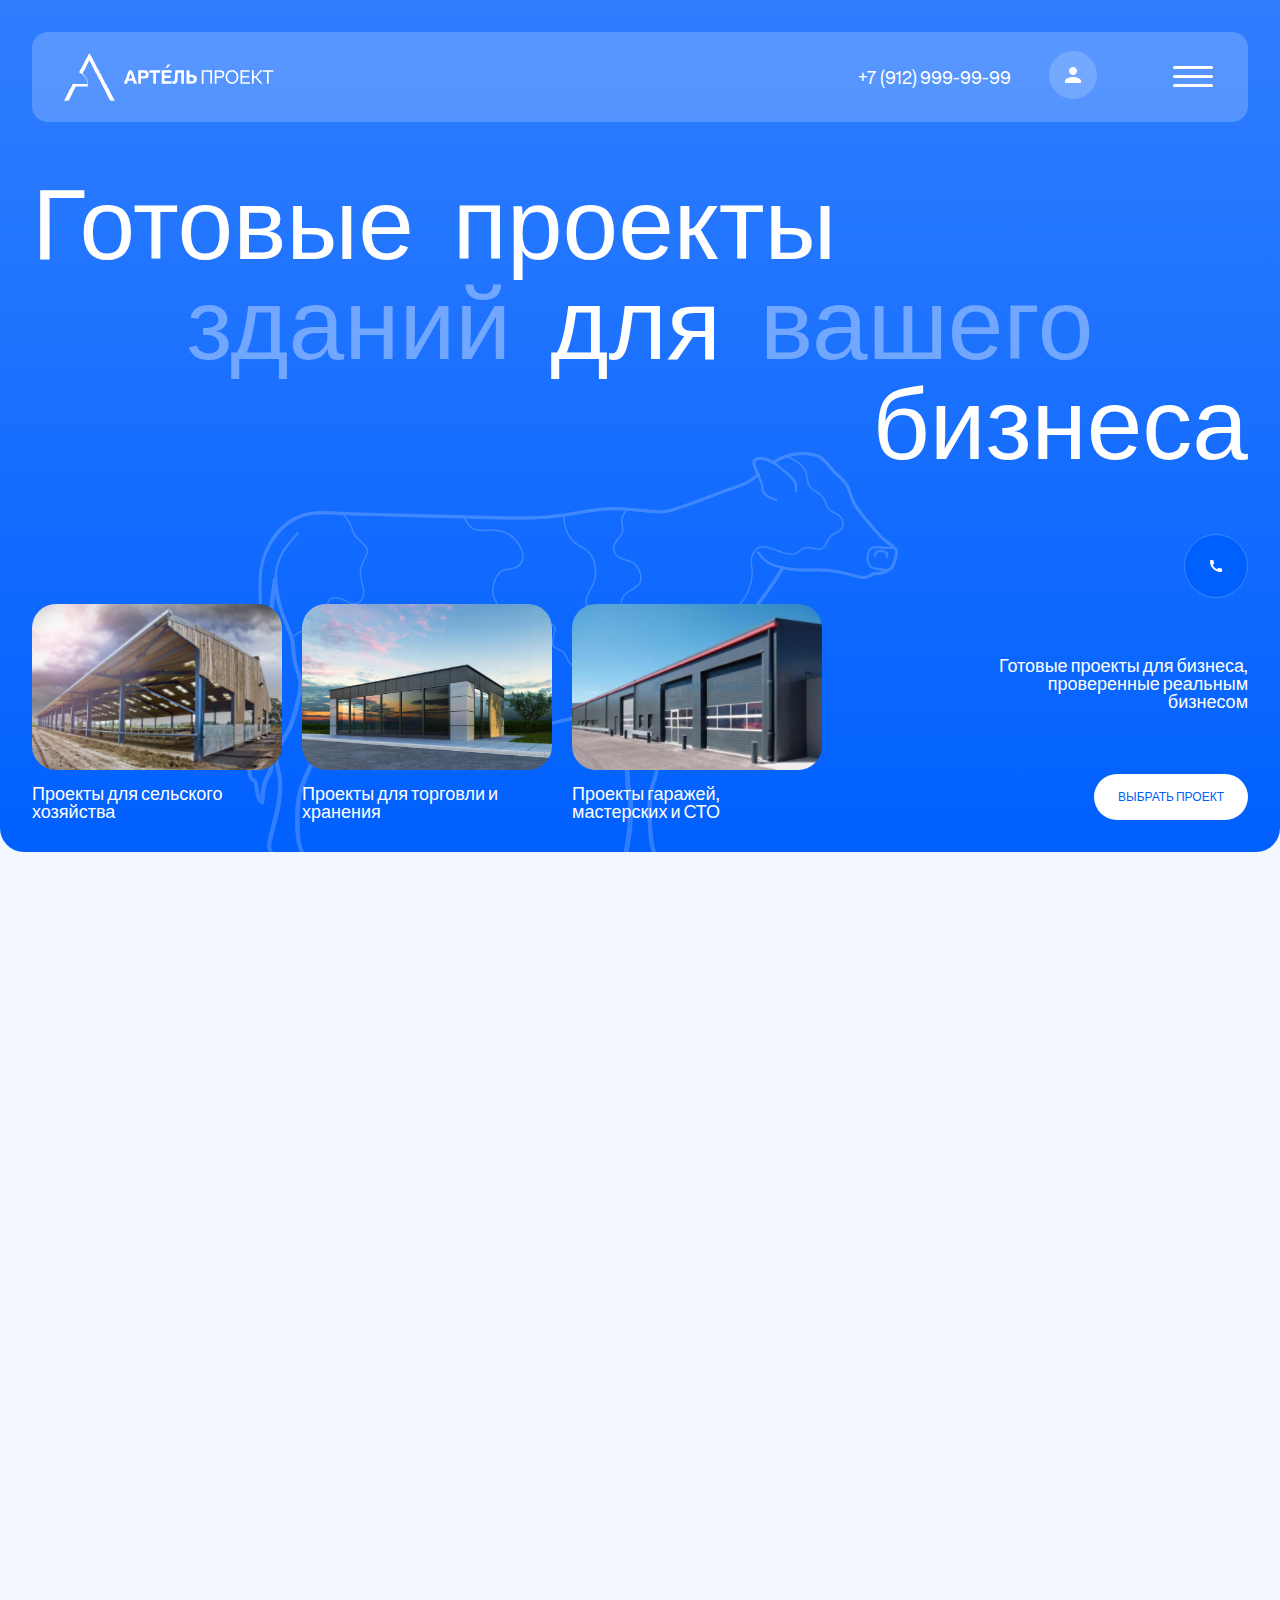
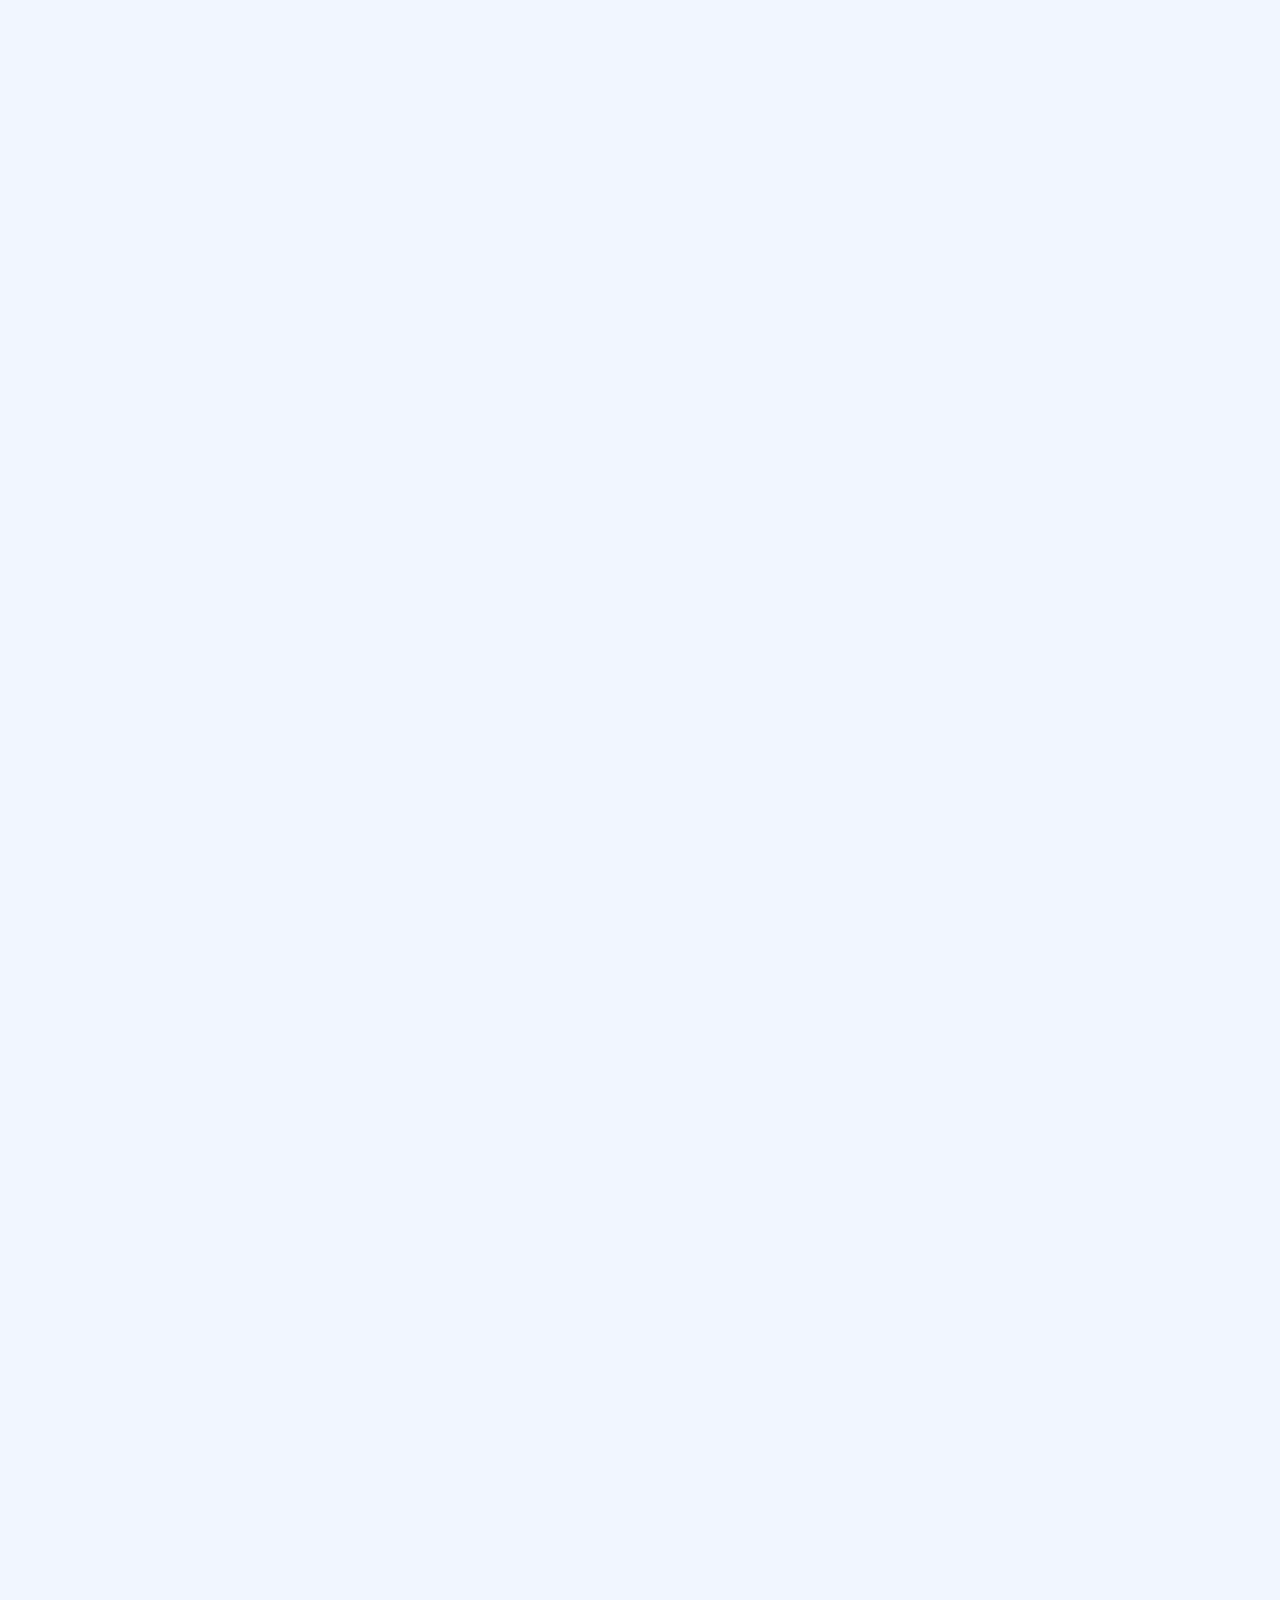
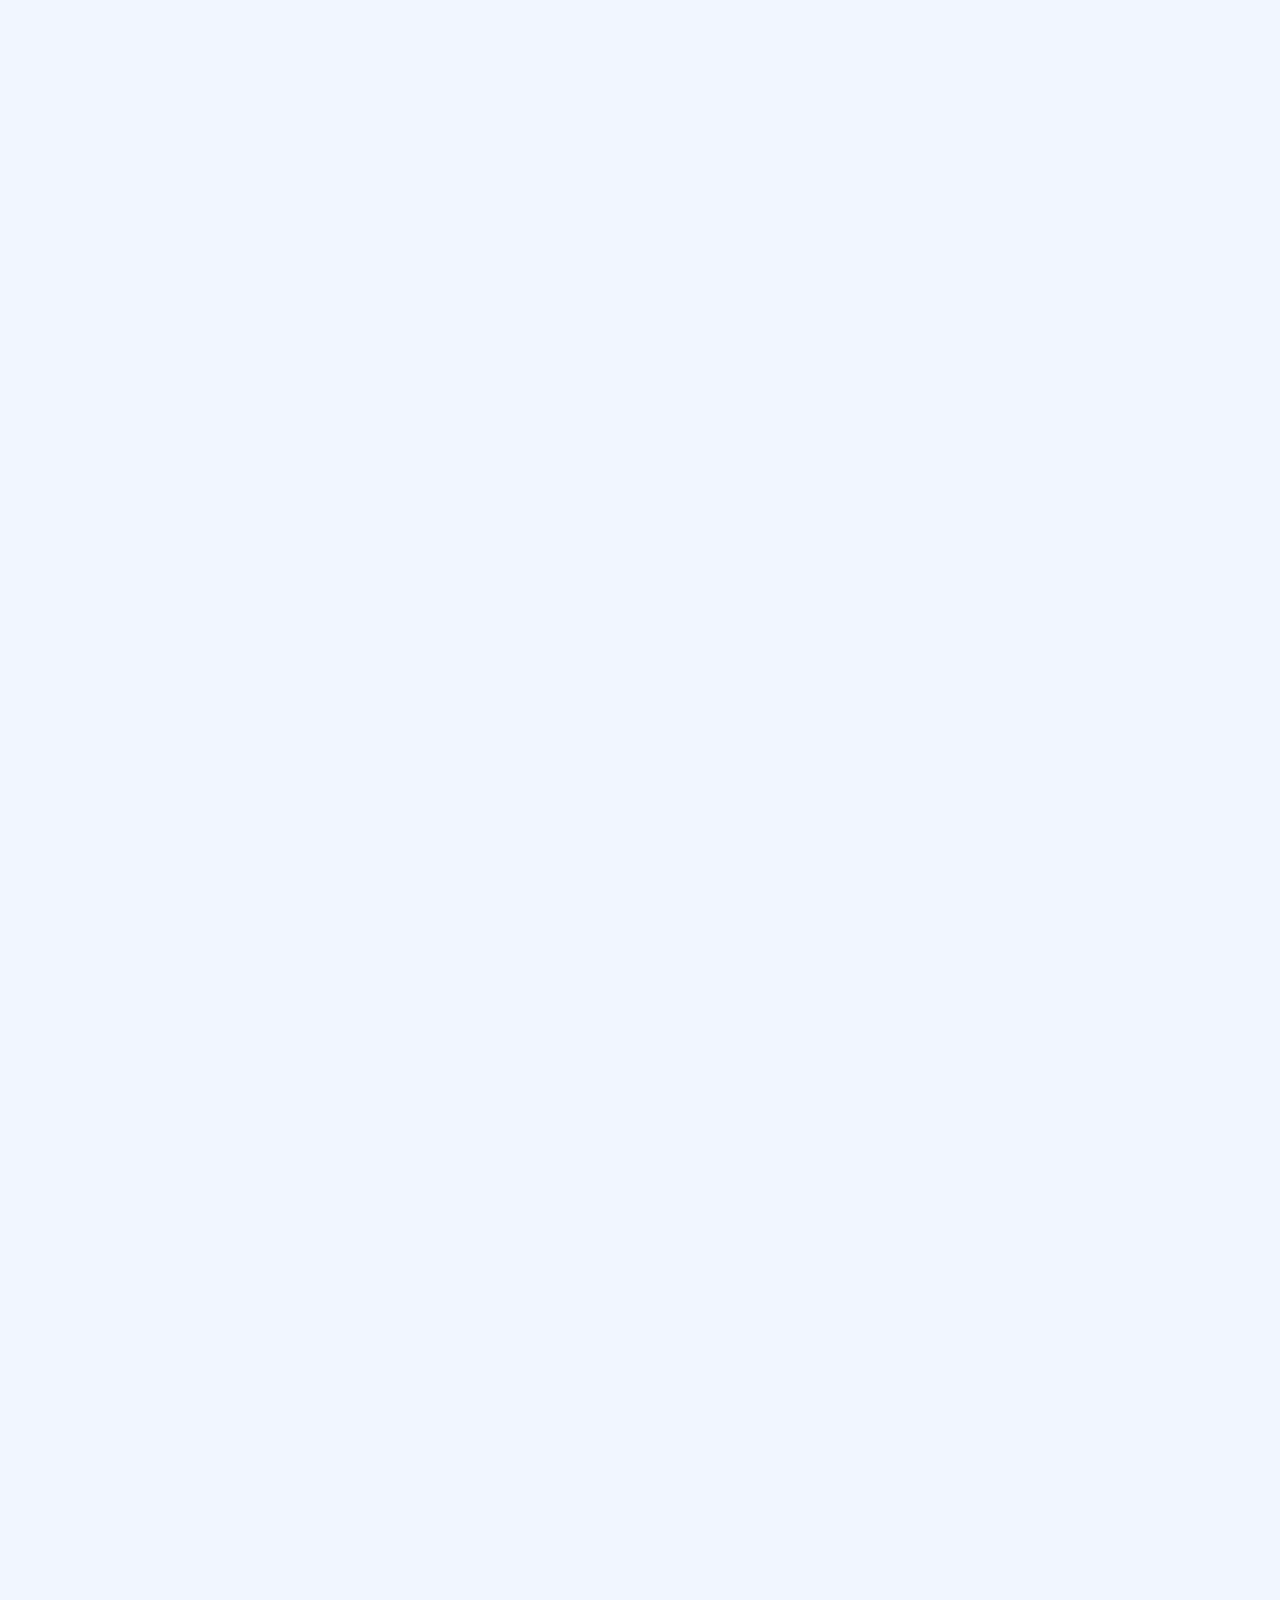
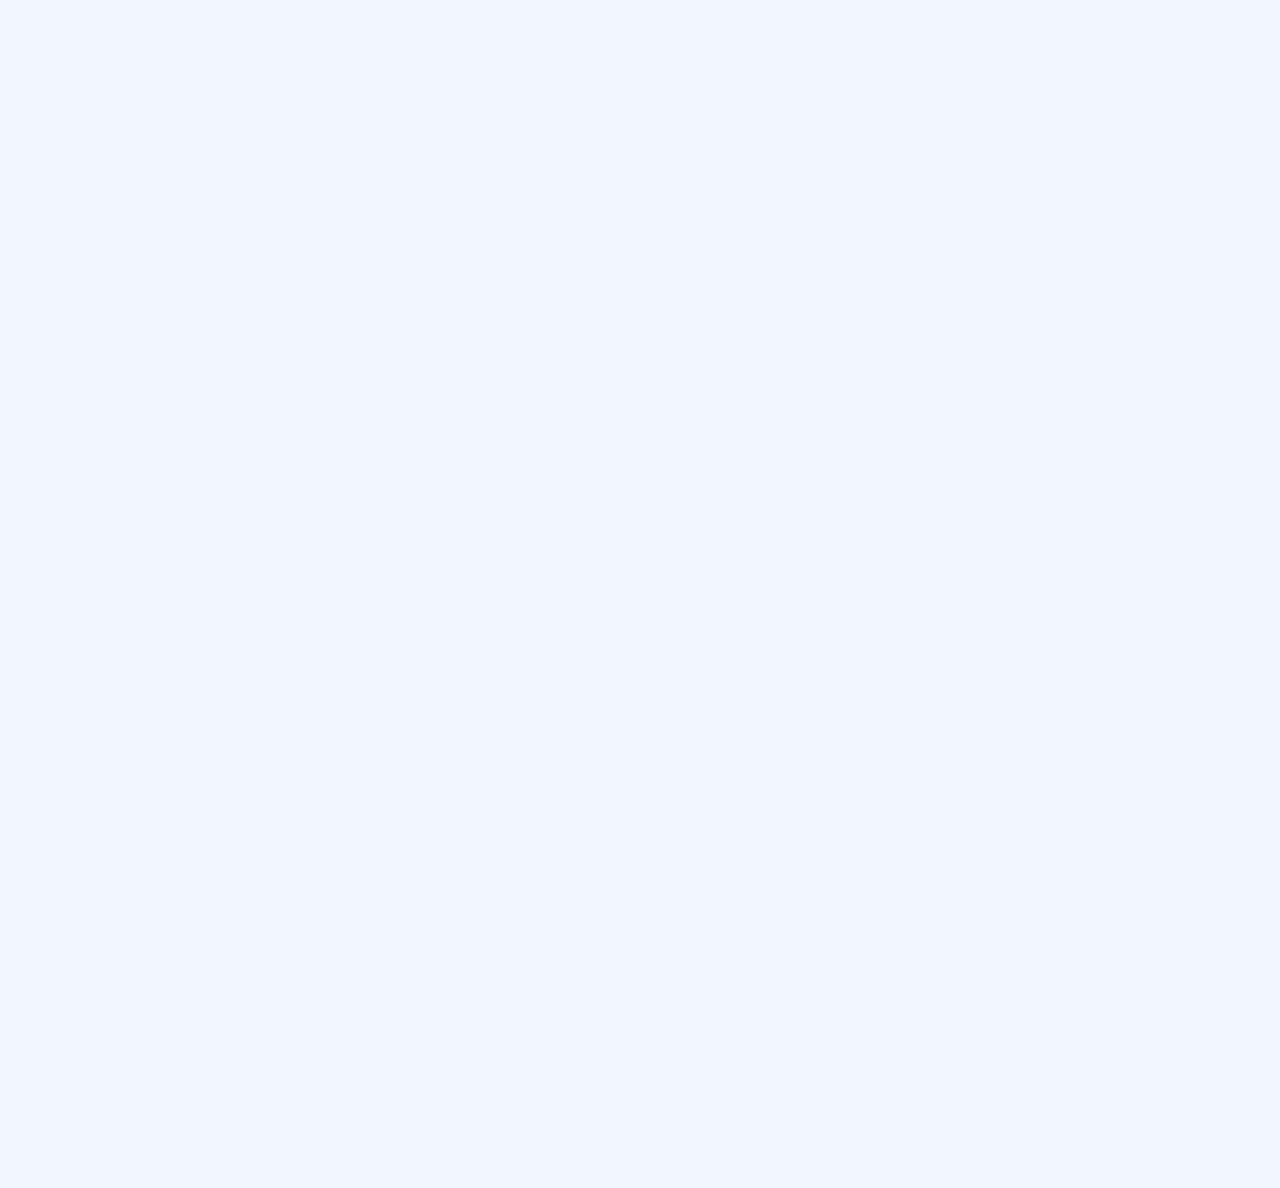
==== commit f964a402: "adaptive added" ====
--- a/index.html
+++ b/index.html
@@ -3,7 +3,7 @@
 
 <head>
 	<meta charset="UTF-8">
-	<meta name="viewport" content="width=device-width, initial-scale=1.0">
+	<meta name="viewport" content="width=device-width, initial-scale=1.0, maximum-scale=1.0, user-scalable=no">
 	<title>Проекты зданий</title>
 	<link rel="stylesheet" href="https://cdn.jsdelivr.net/npm/swiper@11/swiper-bundle.min.css" />
 	<link rel="stylesheet" href="css/reset.css">
@@ -15,10 +15,7 @@
 		<div class="container">
 			<nav class="main-nav">
 				<a href="#" class="logo">
-					<img src="images/logo.svg" alt="" class="logo-img">
-					<h4 class="logo-text">
-						<span>АРТЕЛЬ</span> ПРОЕКТ
-					</h4>
+					<img src="images/logo--main.png" alt="" class="logo-img">
 				</a>
 				<div class="contacts-menu">
 					<div class="contacts">
@@ -37,29 +34,32 @@
 				</div>
 			</nav>
 
-			<nav class="main-nav main-nav__scroll">
-				<a href="#" class="logo">
-					<img src="images/logo--menu__fixed.png" alt="" class="logo-img">
-				</a>
-				<div class="contacts-menu">
-					<div class="contacts">
-						<a href="#structure" type="button" class="scroll--link normal-text">
-							ВЫБРАТЬ ПРОЕКТ
-						</a>
-						<a href="tel:+79061536104" class="contacts-link">
-							+7 (912) 999-99-99
-						</a>
-						<button type="button" class="contacts-copy" id="contactsCopy" title="Скопировать телефон">
-							<img src="images/tel--copy__scroll.svg" alt="">
+			<div class="main-nav__scroll--wrapper">
+				<nav class="main-nav main-nav__scroll">
+					<a href="#" class="logo">
+						<img src="images/logo--menu__fixed.png" alt="" class="logo-img">
+					</a>
+					<div class="contacts-menu">
+						<div class="contacts">
+							<a href="#structure" type="button" class="scroll--link normal-text">
+								ВЫБРАТЬ ПРОЕКТ
+							</a>
+							<a href="tel:+79061536104" class="contacts-link">
+								+7 (912) 999-99-99
+							</a>
+							<button type="button" class="contacts-copy" id="contactsCopy" title="Скопировать телефон">
+								<img src="images/tel--copy__scroll.svg" alt="">
+							</button>
+						</div>
+						<button type="button" class="burger-menu" id="burgerMenu">
+							<span></span>
+							<span></span>
+							<span></span>
 						</button>
 					</div>
-					<button type="button" class="burger-menu" id="burgerMenu">
-						<span></span>
-						<span></span>
-						<span></span>
-					</button>
-				</div>
-			</nav>
+				</nav>
+			</div>
+
 
 			<div class="content">
 				<h1 class="main--title header-title">
@@ -130,32 +130,32 @@
 			</div>
 			<ul class="menu-list">
 				<li class="list-item">
-					<a href="#" class="normal-text list-link">
+					<a href="#structure" class="normal-text list-link">
 						Состав проекта
 					</a>
 				</li>
 				<li class="list-item">
-					<a href="#" class="normal-text list-link">
+					<a href="#reviews" class="normal-text list-link">
 						Отзывы
 					</a>
 				</li>
 				<li class="list-item">
-					<a href="#" class="normal-text list-link">
+					<a href="#our--works" class="normal-text list-link">
 						Наши работы
 					</a>
 				</li>
 				<li class="list-item">
-					<a href="#" class="normal-text list-link">
+					<a href="#design--bureau" class="normal-text list-link">
 						О нас
 					</a>
 				</li>
 				<li class="list-item">
-					<a href="#" class="normal-text list-link">
+					<a href="#team" class="normal-text list-link">
 						Команда
 					</a>
 				</li>
 				<li class="list-item">
-					<a href="#" class="normal-text list-link">
+					<a href="#map" class="normal-text list-link">
 						Контакты
 					</a>
 				</li>
@@ -206,10 +206,13 @@
 						</div>
 						<div class="structure-content structure-content__1">
 							<div class="structure-image">
-								<img id="structureImage" src="images/project-1.png" alt="">
-								<button type="button" id="zoom" class="structure-image__zoom">
-									<img src="images/zoom.svg" alt="">
-								</button>
+								<div class="image--wrapper">
+									<img id="structureImage" src="images/project-1.png" alt="">
+									<button type="button" id="zoom" class="structure-image__zoom">
+										<img src="images/zoom.svg" alt="">
+									</button>
+								</div>
+
 							</div>
 							<div class="structure-descr">
 								<ul class="structure-list">
@@ -268,10 +271,13 @@
 						</div>
 						<div class="structure-content structure-content__2">
 							<div class="structure-image">
-								<img id="structureImage" src="images/project-1.png" alt="">
-								<button type="button" id="zoom" class="structure-image__zoom">
-									<img src="images/zoom.svg" alt="">
-								</button>
+								<div class="image--wrapper">
+									<img id="structureImage" src="images/project-1.png" alt="">
+									<button type="button" id="zoom" class="structure-image__zoom">
+										<img src="images/zoom.svg" alt="">
+									</button>
+								</div>
+
 							</div>
 							<div class="structure-descr">
 								<ul class="structure-list">
@@ -328,89 +334,91 @@
 			</div>
 			<div class="project--menu__wrapper">
 				<form class="project--menu">
-					<div class="menu--title">
-						<p class="menu--title__text normal-text">
-							Получить пример комплекта
-							чертежей
-						</p>
-						<button type="button" class="project--menu__close" id="btnProjectMenu">
-							<img src="images/close-menu.svg" alt="">
+					<div class="form--container">
+						<div class="menu--title">
+							<p class="menu--title__text normal-text">
+								Получить пример комплекта
+								чертежей
+							</p>
+							<button type="button" class="project--menu__close" id="btnProjectMenu">
+								<img src="images/close-menu.svg" alt="">
+							</button>
+						</div>
+						<p class="menu--descr">
+							Оставьте ваши данные и мы отправим вам комплект чертежей удобным вам способом.
+						</p>
+						<ul class="input--list">
+							<li class="input--list__item">
+								<label for="name">Имя</label>
+								<input type="text" name="name" id="" class="input--list__input input--list__input--name">
+								<span class="error--name" data-input="input--list__input--name">Ошибка. Введите имя</span>
+							</li>
+							<li class="input--list__item">
+								<label for="tel">Номер телефона</label>
+								<input type="text" name="tel" id="" class="input--list__input input--list__input--tel">
+								<span class="error--tel">Ошибка. Введите номер телефона</span>
+							</li>
+							<li class="input--list__item">
+								<label for="email">Email</label>
+								<input type="text" name="email" id="" class="input--list__input input--list__input--email">
+								<span class="error--email">Ошибка введите адресс электронной почты</span>
+							</li>
+						</ul>
+
+						<ul class="checkbox--list">
+							<li class="checkbox--list__item">
+								<label class="checkbox--list__label" for="mail">
+									<input type="checkbox" name="" class="checkbox--list__input" id="mail">
+									<span class="checkbox--list__fake"></span>
+									<span class="checkbox--list__text">
+										Отправить по почте
+									</span>
+								</label>
+							</li>
+							<li class="checkbox--list__item">
+								<label class="checkbox--list__label" for="whatsapp">
+									<input type="checkbox" name="" class="checkbox--list__input" id="whatsapp">
+									<span class="checkbox--list__fake"></span>
+									<span class="checkbox--list__text">
+										Отправить по WhatsApp
+									</span>
+								</label>
+							</li>
+							<li class="checkbox--list__item">
+								<label class="checkbox--list__label" for="viber">
+									<input type="checkbox" name="" class="checkbox--list__input" id="viber">
+									<span class="checkbox--list__fake"></span>
+									<span class="checkbox--list__text">
+										Отправить по Viber
+									</span>
+								</label>
+							</li>
+							<li class="checkbox--list__item">
+								<label class="checkbox--list__label" for="telegram">
+									<input type="checkbox" name="" class="checkbox--list__input" id="telegram">
+									<span class="checkbox--list__fake"></span>
+									<span class="checkbox--list__text">
+										Отправить в Telegram
+									</span>
+								</label>
+							</li>
+						</ul>
+						<button type="submit" class="submit--project normal-text">
+							Отправить
 						</button>
-					</div>
-					<p class="menu--descr">
-						Оставьте ваши данные и мы отправим вам комплект чертежей удобным вам способом.
-					</p>
-					<ul class="input--list">
-						<li class="input--list__item">
-							<label for="name">Имя</label>
-							<input type="text" name="name" id="" class="input--list__input input--list__input--name">
-							<span class="error--name">Ошибка. Введите имя</span>
-						</li>
-						<li class="input--list__item">
-							<label for="tel">Номер телефона</label>
-							<input type="text" name="tel" id="" class="input--list__input input--list__input--tel">
-							<span class="error--tel">Ошибка. Введите номер телефона</span>
-						</li>
-						<li class="input--list__item">
-							<label for="email">Email</label>
-							<input type="text" name="email" id="" class="input--list__input input--list__input--email">
-							<span class="error--email">Ошибка введите адресс электронной почты</span>
-						</li>
-					</ul>
-
-					<ul class="checkbox--list">
-						<li class="checkbox--list__item">
-							<label class="checkbox--list__label" for="mail">
-								<input type="checkbox" name="" class="checkbox--list__input" id="mail">
-								<span class="checkbox--list__fake"></span>
-								<span class="checkbox--list__text">
-									Отправить по почте
-								</span>
-							</label>
-						</li>
-						<li class="checkbox--list__item">
-							<label class="checkbox--list__label" for="whatsapp">
-								<input type="checkbox" name="" class="checkbox--list__input" id="whatsapp">
-								<span class="checkbox--list__fake"></span>
-								<span class="checkbox--list__text">
-									Отправить по WhatsApp
-								</span>
-							</label>
-						</li>
-						<li class="checkbox--list__item">
-							<label class="checkbox--list__label" for="viber">
-								<input type="checkbox" name="" class="checkbox--list__input" id="viber">
-								<span class="checkbox--list__fake"></span>
-								<span class="checkbox--list__text">
-									Отправить по Viber
-								</span>
-							</label>
-						</li>
-						<li class="checkbox--list__item">
-							<label class="checkbox--list__label" for="telegram">
-								<input type="checkbox" name="" class="checkbox--list__input" id="telegram">
-								<span class="checkbox--list__fake"></span>
-								<span class="checkbox--list__text">
-									Отправить в Telegram
-								</span>
-							</label>
-						</li>
-					</ul>
-					<button type="submit" class="submit--project normal-text">
-						Отправить
-					</button>
-
-					<a href="#" class="privacy--policy">
-						Нажимая на кнопку, вы принимаете политику конфиденциальности и даете согласие на обработку персональных
-						данных.
-					</a>
+
+						<a href="#" class="privacy--policy">
+							Нажимая на кнопку, вы принимаете политику конфиденциальности и даете согласие на обработку персональных
+							данных.
+						</a>
+					</div>
 				</form>
 			</div>
 		</section>
 		<div class="frame--block">
 			<img class="frame--block__img" src="images/frame--block.png" alt="">
 		</div>
-		<section class="reviews">
+		<section class="reviews" id="reviews">
 			<div class="container reviews--wrapper">
 				<p class="title--descr normal-text reviews--title__descr">
 					Отзывы о готовых проектах
@@ -559,7 +567,7 @@
 				</div>
 			</div>
 		</section>
-		<section class="our--works">
+		<section class="our--works" id="our--works">
 			<div class="container our--works__wrapper">
 				<h1 class="section-title">Наши работы</h1>
 				<span class="slide--counter section-title"><span class="current--slide">1</span>/15</span>
@@ -762,7 +770,7 @@
 
 			</div>
 		</section>
-		<section class="design--bureau">
+		<section class="design--bureau" id="design--bureau">
 			<div class="container">
 				<div class="design--bureau__title">
 					<h1 class="section-title design--bureau__title--text">
@@ -800,7 +808,7 @@
 				</div>
 			</div>
 		</section>
-		<section class="team">
+		<section class="team" id="team">
 			<div class="container team--wrapper">
 				<div class="about--us">
 					<p class="normal-text about--us__normal">О нас</p>
@@ -942,11 +950,14 @@
 				</div>
 			</div>
 		</section>
-		<div class="map">
-			<iframe
+		<div class="map" id="map">
+			<iframe class="map--1"
 				src="https://yandex.ru/map-widget/v1/?um=constructor%3A2fb257217196e2cdbc135e86b2f8a6caf1a950df8b61ff25d602d42ee7cb6d00&amp;source=constructor"
 				width="100%" height="720" frameborder="0">
 			</iframe>
+			<iframe class="map--2"
+				src="https://yandex.ru/map-widget/v1/?um=constructor%3A6f2a1cf090b97317bb78de08cc751de829a0af109d64559cc62a6d649f858a5b&amp;source=constructor"
+				width="100%" height="600" frameborder="0"></iframe>
 		</div>
 	</main>
 
--- a/css/style.css
+++ b/css/style.css
@@ -8,6 +8,9 @@
 }
 html,
 body {
+  width: 100%;
+  height: 100%;
+  overflow-x: hidden;
   box-sizing: border-box;
   background-color: #F1F6FF;
   font-family: "Helvetica", sans-serif;
@@ -27,8 +30,10 @@
   outline: none;
 }
 
-body {
-  overflow-x: hidden;
+.header,
+.main {
+  position: relative;
+  margin: 0 0 0 0;
 }
 
 .container {
@@ -82,15 +87,19 @@
   align-items: center;
 }
 
-.main-nav__scroll {
+.main-nav__scroll--wrapper {
   display: none;
+  max-width: 1440px;
+  width: 100%;
+  padding: 0 32px;
   position: fixed;
-  max-width: 100%;
-  width: 1376px;
   top: 32px;
   left: 50%;
   transform: translateX(-50%);
   z-index: 4;
+}
+
+.main-nav__scroll {
   background-color: #fff;
 }
 .main-nav__scroll .scroll--link {
@@ -109,8 +118,6 @@
 
 .logo {
   display: flex;
-  gap: 9px;
-  align-items: center;
 }
 .logo-text {
   font-weight: 400;
@@ -243,7 +250,7 @@
   font-weight: 700;
 }
 .price--buy .price--strike {
-  font-weight: 16;
+  font-size: 16px;
   font-weight: 530;
   line-height: 19px;
   color: rgba(40, 92, 174, 0.6);
@@ -300,6 +307,8 @@
 }
 .buy--project__wrapper .project--menu__img {
   margin-bottom: 19px;
+  max-width: 400px;
+  width: 100%;
 }
 .buy--project__wrapper .project--menu .menu--descr {
   display: flex;
@@ -419,6 +428,9 @@
   transition: transform 0.5s ease;
   z-index: 10;
   border-radius: 0 24px 24px 0;
+  display: flex;
+  flex-direction: column;
+  justify-content: space-between;
 }
 
 .menu.menu--active {
@@ -541,15 +553,17 @@
 .structure-content.structure-content__disactive {
   display: none;
 }
-.structure-image {
-  max-width: 700px;
+.structure-image .image--wrapper {
+  max-width: 300px;
+  width: 100%;
   position: relative;
 }
 .structure-image__zoom {
   position: absolute;
   background-color: transparent;
-  top: 25%;
-  left: 18%;
+  top: 50%;
+  left: 50%;
+  transform: translate(-50%, -50%);
 }
 .structure-image, .structure-descr {
   flex: 1;
@@ -628,6 +642,7 @@
   z-index: 10;
   transform: translateX(150%);
   transition: transform .8s ease;
+  overflow-y: scroll;
 }
 
 .project--menu__wrapper--active {
@@ -643,6 +658,15 @@
   background-color: #FFFFFF;
   margin: 0 0 0 auto;
   padding: 32px;
+  display: flex;
+  flex-direction: column;
+  align-items: center;
+}
+.project--menu .form--container {
+  max-width: 400px;
+  display: flex;
+  flex-direction: column;
+  justify-content: center;
 }
 .project--menu .menu--title {
   display: flex;
@@ -1044,7 +1068,6 @@
 }
 .worker--text__slider--slide {
   max-width: 530px;
-  min-width: 530px;
   color: rgba(255, 255, 255, 0.6);
   min-height: 304px;
 }
@@ -1079,10 +1102,718 @@
   display: block;
 }
 .worker--images__slider--slide {
-  min-width: 488px;
   height: 776px;
 }
-
-.map .layout-control-group {
+.worker--images__slider--slide img {
+  max-width: 488px;
+  width: 100%;
+}
+
+.map--2 {
   display: none;
 }
+
+@media (max-width: 1400px) {
+  .project--title {
+    font-size: 90px !important;
+  }
+}
+@media (max-width: 1300px) {
+  .header--buy__project {
+    min-height: 400px !important;
+  }
+
+  .main--title {
+    font-size: 100px;
+  }
+
+  .project--title {
+    font-size: 75px !important;
+  }
+
+  .projects-contacts .projects {
+    gap: 20px;
+  }
+  .projects-contacts .projects-img {
+    width: 250px;
+    max-height: 166px;
+  }
+  .projects-contacts .contacts-link {
+    font-size: 12px;
+  }
+
+  .project--grid .price--buy {
+    flex-direction: column;
+    gap: 10px;
+  }
+
+  .structure {
+    margin-top: 60px;
+  }
+
+  .structure,
+  .reviews,
+  .our--works {
+    margin-bottom: 60px;
+  }
+
+  .reviews--slider__slide {
+    max-width: 600px;
+    gap: 50px;
+  }
+  .reviews--slider__slide .reviews--text {
+    line-height: 21px;
+    font-size: 16px;
+  }
+  .reviews--slider__slide .comment--1 {
+    max-height: 88px;
+    overflow: hidden;
+  }
+  .reviews--slider__slide .comment--2 {
+    margin-bottom: 20px;
+  }
+
+  .o--w__slider--slide {
+    width: 650px;
+  }
+  .o--w__slider--slide img {
+    max-width: 650px;
+  }
+
+  .worker--text__slider--slide {
+    font-size: 16px;
+  }
+  .worker--text__slider--slide .worker--name {
+    font-size: 20px;
+  }
+
+  .worker--images__slider {
+    max-width: 488px;
+  }
+
+  .worker--images__slider--slide {
+    max-width: 488px;
+  }
+
+  .map--1 {
+    display: none;
+  }
+
+  .map--2 {
+    display: block;
+  }
+}
+@media (max-width: 1120px) {
+  .header::after {
+    top: 325px;
+    left: 0;
+  }
+
+  .main--title {
+    font-size: 80px;
+  }
+
+  .project--title {
+    font-size: 50px !important;
+  }
+
+  .project--title .header-title-business {
+    text-align: center;
+    word-spacing: 50px;
+    left: 0;
+  }
+
+  .projects-contacts {
+    justify-content: flex-start;
+    gap: 20px;
+  }
+  .projects-contacts .projects {
+    gap: 10px;
+  }
+  .projects-contacts .projects-img {
+    width: 210px;
+  }
+  .projects-contacts .contacts-text {
+    font-size: 16px;
+  }
+  .projects-contacts .contacts-link {
+    padding: 15px;
+  }
+
+  .contacts {
+    gap: 20px;
+  }
+
+  .contacts .contacts-copy,
+  .contacts .contacts-text {
+    margin-bottom: 0;
+  }
+
+  .normal-text {
+    font-size: 16px;
+  }
+}
+@media (max-width: 890px) {
+  .section-title {
+    font-size: 50px;
+  }
+
+  .header::after {
+    top: 100%;
+    left: 100%;
+    transform: translate(-80%, -90%);
+  }
+
+  .header--buy__project::after {
+    top: 100%;
+    left: 100%;
+    transform: translate(-100%, -40%);
+  }
+
+  .project--title {
+    font-size: 35px !important;
+  }
+
+  .main--title {
+    font-size: 60px;
+  }
+
+  .menu {
+    width: 100%;
+    display: flex;
+    flex-direction: column;
+    align-items: center;
+    justify-content: center;
+    border-radius: 24px;
+  }
+
+  .project--grid {
+    gap: 16px;
+  }
+  .project--grid__item {
+    border-radius: 12px;
+  }
+  .project--grid__text {
+    padding: 0 12px 12px;
+  }
+  .project--grid__descr {
+    font-size: 16px;
+    margin-bottom: 13px;
+  }
+  .project--grid .price--current {
+    font-size: 18px;
+  }
+  .project--grid .price--strike {
+    font-size: 14px;
+  }
+  .project--grid .buy--project {
+    padding: 10px;
+  }
+
+  .projects-contacts .projects {
+    display: grid;
+    grid-template-columns: repeat(2, 1fr);
+  }
+
+  .project--grid .project--grid__item {
+    border-radius: 12px;
+  }
+
+  .image--cover__img {
+    width: 80%;
+  }
+
+  .structure-title__btn {
+    top: -55px;
+  }
+
+  .project--menu {
+    max-width: 100%;
+  }
+
+  .form--container {
+    height: 100%;
+    align-items: center;
+  }
+
+  .reviews {
+    padding: 25px 0;
+  }
+  .reviews--slider {
+    margin-top: -9px;
+  }
+  .reviews .slick-list {
+    height: 315px;
+  }
+  .reviews .slick-track {
+    gap: 32px;
+  }
+
+  .o--w__slider--slide {
+    width: 500px;
+  }
+  .o--w__slider--slide img {
+    max-width: 500px;
+  }
+
+  .design--bureau__title--text {
+    font-size: 100px !important;
+  }
+
+  .design--bureau__info {
+    flex-direction: column;
+    gap: 30px;
+  }
+  .design--bureau__info .design--bureau__emptiness {
+    order: 2;
+  }
+  .design--bureau__info .design--bureau__descr {
+    position: static;
+  }
+  .design--bureau__info .design--bureau__item {
+    justify-self: end;
+  }
+
+  .team .about--us {
+    margin: 10px 0 10px 10px;
+  }
+  .team .about--us__title {
+    margin-bottom: 30px;
+  }
+  .team .about--us__normal {
+    margin-bottom: 18px;
+  }
+
+  .worker--text__slider--slide .slick-list {
+    height: 297px;
+  }
+  .worker--text__slider--slide .worker--specialization {
+    margin-bottom: 20px;
+  }
+  .worker--text__slider--slide .worker--descr {
+    font-size: 14px;
+  }
+  .worker--text__slider--slide span {
+    height: 98px;
+    overflow: hidden;
+  }
+
+  .worker--images__slider--slide {
+    height: 460px;
+  }
+  .worker--images__slider--slide .slick-list {
+    height: 531px;
+  }
+}
+@media (max-width: 720px) {
+  .main-nav .contacts {
+    display: none;
+  }
+
+  .main--title {
+    font-size: 40px;
+  }
+
+  .header--buy__project {
+    min-height: 0 !important;
+  }
+
+  .header--buy__project::after {
+    top: 100%;
+    left: 100%;
+    transform: translate(-110%, -30%);
+  }
+
+  .projects-contacts {
+    display: flex;
+    justify-content: end;
+  }
+
+  .projects-contacts .projects {
+    display: none;
+  }
+
+  .structure-content {
+    flex-direction: column;
+    gap: 20px;
+    align-items: center;
+    text-align: center;
+  }
+
+  .structure-title__title {
+    margin-left: 0;
+  }
+
+  .reviews--slider__slide {
+    max-width: 570px;
+    gap: 20px;
+  }
+
+  .structure-list {
+    max-width: 300px;
+    gap: 15px;
+  }
+
+  .design--bureau__list {
+    grid-template-columns: repeat(1, 1fr);
+    align-self: center;
+  }
+}
+@media (max-width: 640px) {
+  .section-title {
+    font-size: 50px;
+  }
+
+  .project--title {
+    font-size: 28px !important;
+  }
+
+  .project--grid {
+    grid-template-columns: repeat(2, 1fr);
+  }
+  .project--grid__img {
+    margin-bottom: 5px !important;
+  }
+  .project--grid__text {
+    padding: 0 6px 6px;
+  }
+  .project--grid .buy--project {
+    padding: 5px;
+  }
+
+  .structure-item::before {
+    top: 78px;
+    left: 72%;
+  }
+
+  .o--w__slider--slide .o--w__btn {
+    padding: 15px;
+    font-size: 14px;
+  }
+}
+@media (max-width: 560px) {
+  .section-title {
+    font-size: 30px;
+  }
+
+  .main--title {
+    font-size: 35px;
+  }
+
+  .header--buy__project::after {
+    width: 0;
+  }
+
+  .project--title {
+    font-size: 22px !important;
+  }
+
+  .contacts-close {
+    flex-direction: column;
+  }
+  .contacts-close .contacts {
+    order: 2;
+  }
+  .contacts-close .burger-menu {
+    order: 1;
+    flex-wrap: wrap-reverse;
+  }
+
+  .structure {
+    margin-top: 20px;
+  }
+
+  .structure,
+  .reviews,
+  .design--bureau {
+    margin-bottom: 20px;
+  }
+
+  .structure-item::before {
+    top: 0;
+    left: 0;
+  }
+
+  .project--menu {
+    padding: 0 16px;
+  }
+  .project--menu .input--list__input {
+    max-width: 400px;
+    width: 100%;
+  }
+
+  .reviews--slider .slick-list {
+    height: 457px;
+    padding: 0 15px;
+  }
+
+  .reviews--slider__slide {
+    width: 355px;
+    transform: scale(1) translate(0, 0) !important;
+    padding: 20px;
+  }
+  .reviews--slider__slide img {
+    width: 50px;
+  }
+  .reviews--slider__slide .reviews--text {
+    max-width: 250px;
+    font-size: 14px;
+    line-height: 16px;
+  }
+  .reviews--slider__slide .comment--1 {
+    max-height: 100%;
+    overflow: visible;
+  }
+  .reviews--slider__slide .reviews--example {
+    padding: 15px;
+    font-size: 12px;
+  }
+
+  .o--w__slider--slide {
+    width: 300px;
+  }
+  .o--w__slider--slide img {
+    max-width: 300px;
+  }
+  .o--w__slider--slide .o--w__text {
+    font-size: 12px;
+  }
+  .o--w__slider--slide .o--w__slider--slide .o--w__btn {
+    padding: 15px;
+    font-size: 14px;
+  }
+
+  .worker--text__slider .slick-list {
+    padding: 0;
+  }
+
+  .worker--images__slider .slick-list {
+    height: 499px !important;
+  }
+  .worker--images__slider--slide {
+    height: 347px;
+  }
+}
+@media (max-width: 460px) {
+  .section-title {
+    font-size: 26px;
+  }
+
+  .header::after {
+    transform: translate(-73%, -106%);
+  }
+
+  .project--title {
+    font-size: 18px !important;
+    line-height: 100%;
+  }
+
+  .project--grid {
+    grid-template-columns: repeat(1, 1fr);
+    gap: 8px;
+  }
+
+  .project--grid__section .project--menu__close {
+    align-self: end;
+  }
+
+  .buy--project__wrapper .project--menu .payment {
+    margin-bottom: 5px;
+  }
+  .buy--project__wrapper .project--menu .payment--text {
+    align-self: flex-start;
+    font-size: 16px;
+  }
+
+  .buy--project__wrapper .project--menu .buy--project {
+    flex-direction: column;
+  }
+
+  .main-nav {
+    padding: 20px;
+  }
+
+  .logo-img {
+    max-width: 100px;
+  }
+
+  .main--title {
+    font-size: 55px;
+    text-align: center;
+  }
+  .main--title .header-title-building {
+    width: 200px;
+    margin: 0 auto;
+  }
+  .main--title .header-title-business {
+    text-align: center;
+  }
+
+  .menu {
+    padding: 10px 30px;
+  }
+  .menu .contacts-close {
+    gap: 12px;
+    margin-bottom: 20px;
+  }
+  .menu .contacts {
+    gap: 10px;
+  }
+  .menu .menu-list {
+    gap: 12px;
+    margin-bottom: 50px;
+  }
+  .menu .connection {
+    flex-direction: column;
+    gap: 10px;
+    margin-bottom: 20px;
+  }
+  .menu .order-call {
+    max-width: 336px;
+    width: 100%;
+  }
+
+  .structure-item {
+    padding-top: 75px;
+  }
+
+  .structure-title__sub-title {
+    width: 200px;
+    top: -45px;
+  }
+
+  .project--menu .menu--title {
+    flex-direction: column;
+  }
+  .project--menu .menu--title__text {
+    order: 2;
+  }
+  .project--menu__close {
+    align-self: end;
+  }
+
+  .reviews--slider .slick-track {
+    gap: 16px;
+  }
+  .reviews--slider__slide {
+    width: 273px;
+  }
+  .reviews--slider .reviews--text {
+    font-size: 12px;
+    line-height: 14px;
+  }
+  .reviews--slider .name--menu {
+    flex-direction: column;
+    gap: 5px;
+  }
+
+  .o--w__slider .slick-track {
+    gap: 16px;
+  }
+
+  .o--w__slider--slide {
+    max-width: 250px;
+  }
+  .o--w__slider--slide img {
+    width: 250px;
+    margin-bottom: 12px;
+  }
+  .o--w__slider--slide .o--w__content {
+    flex-direction: column;
+    gap: 12px;
+  }
+  .o--w__slider--slide .o--w__text {
+    font-size: 20px;
+  }
+  .o--w__slider--slide .o--w__btn {
+    text-align: center;
+  }
+
+  .design--bureau__title--text {
+    width: 500%;
+    animation: line-text 8s linear 1s infinite;
+  }
+
+  .design--bureau__item {
+    text-align: right;
+  }
+
+  .design--bureau__item::before {
+    left: -26px;
+  }
+
+  .team--wrapper {
+    padding: 0 16px;
+  }
+
+  .team .about--us__title {
+    font-size: 30px;
+  }
+
+  .worker--text__slider .slick-list {
+    height: 300px;
+  }
+
+  .worker--text__slider--slide {
+    width: 120px;
+    height: 300px;
+  }
+
+  .worker--images__slider--slide {
+    display: flex;
+    align-items: center;
+    justify-content: center;
+    height: 460px;
+  }
+}
+@media (max-height: 840px) {
+  .menu {
+    padding: 10px 30px;
+  }
+  .menu .menu-list {
+    margin-bottom: 50px;
+  }
+
+  .project--menu .menu--title {
+    margin-bottom: 12px;
+    gap: 0;
+  }
+  .project--menu .menu--title__text {
+    font-size: 18px;
+  }
+  .project--menu .menu--descr {
+    font-size: 14px;
+  }
+  .project--menu .menu--descr {
+    margin-bottom: 12px;
+  }
+  .project--menu .input--list {
+    gap: 12px;
+    margin-bottom: 16px;
+  }
+  .project--menu .input--list .input--list__input {
+    max-height: 35px;
+  }
+  .project--menu .checkbox--list {
+    margin-bottom: 10px;
+  }
+  .project--menu .checkbox--list__fake {
+    width: 28px;
+    height: 28px;
+  }
+  .project--menu .checkbox--list__text {
+    font-size: 14px;
+  }
+}
+@media (max-height: 620px) {
+  .menu .contacts-close {
+    margin-bottom: 10px;
+  }
+  .menu .menu-list {
+    gap: 12px;
+    margin-bottom: 20px;
+  }
+  .menu .connection {
+    margin-bottom: 20px;
+  }
+}
